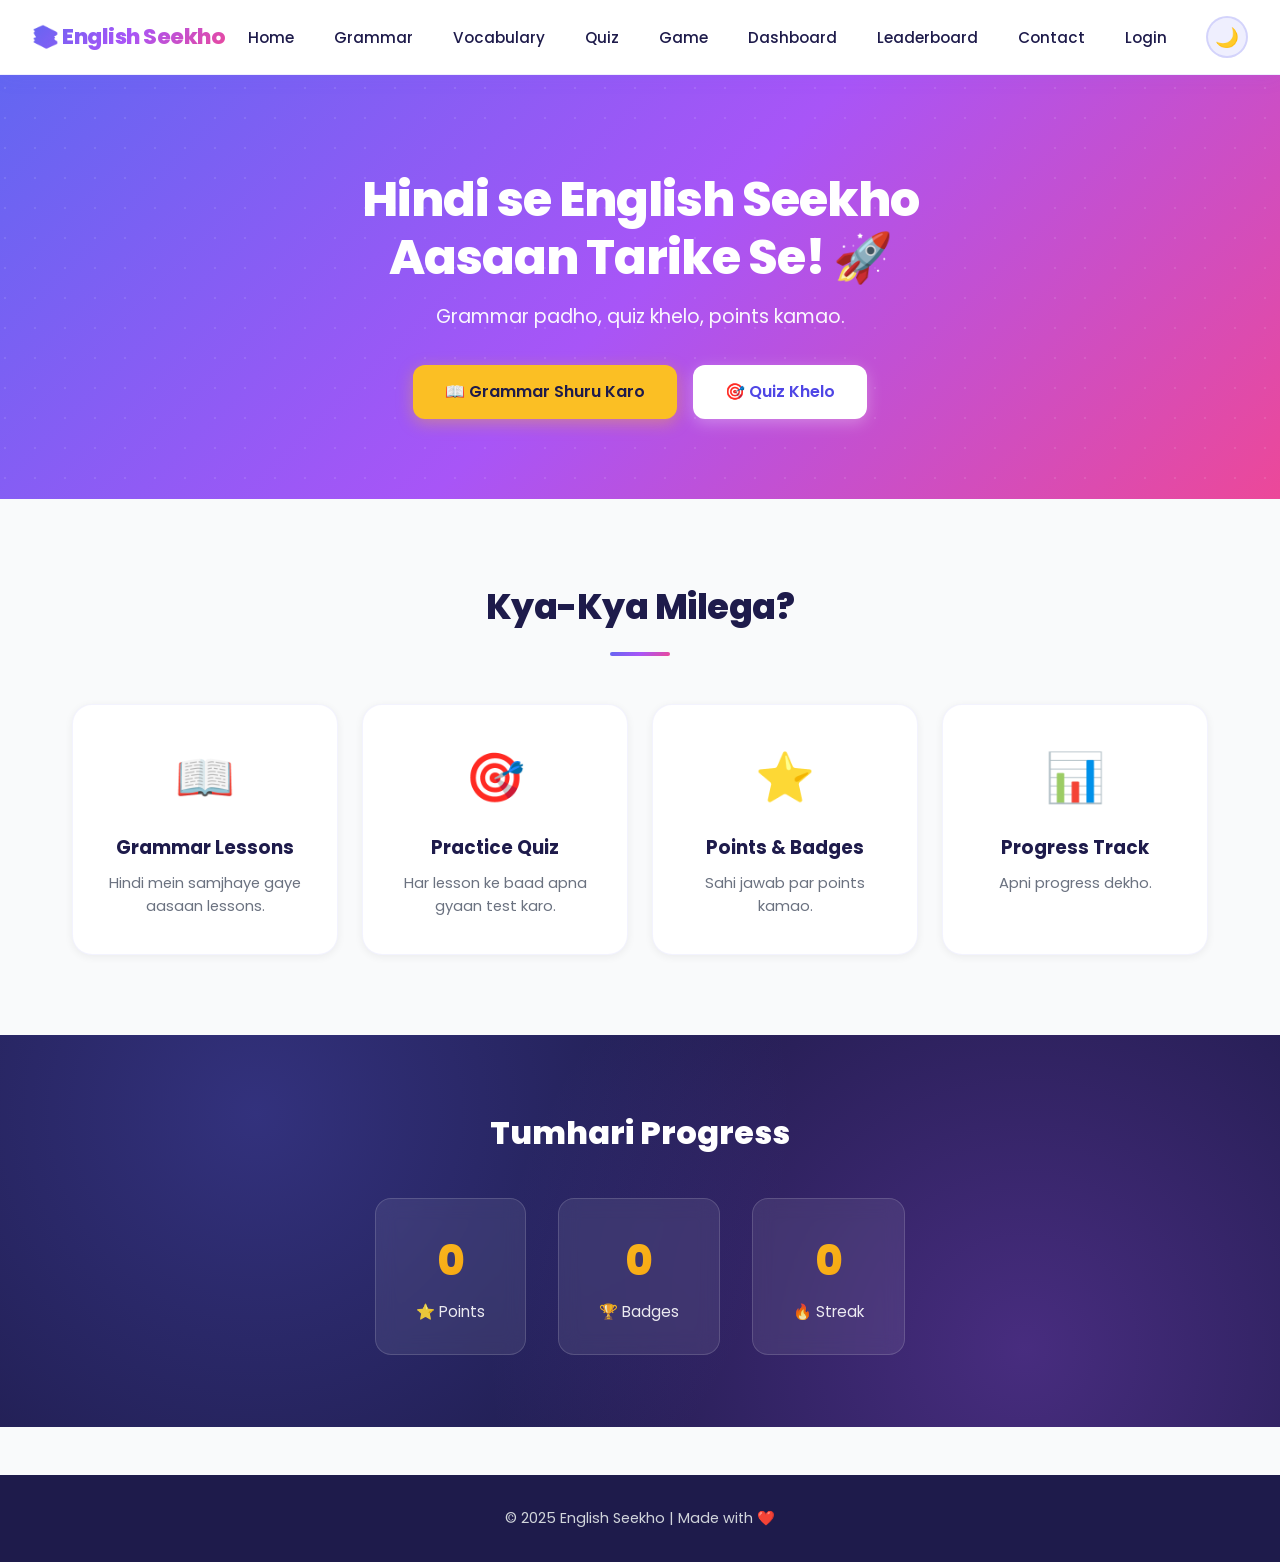
==== index.html @ bfc12786 "Add files via upload" ====
<!DOCTYPE html>
<html lang="hi">
<head>
  <meta charset="UTF-8">
  <meta name="viewport" content="width=device-width, initial-scale=1.0">
  <title>English Seekho - Hindi se English</title>
    <!-- Favicon -->
  <link rel="icon" type="image/png" href="fevicon.png">

  <!-- SEO Meta Tags -->
  <meta name="description" content="Hindi se English seekho aasaan tarike se. Grammar lessons, interactive quiz, daily vocabulary aur games khelo.">
  <meta name="keywords" content="English learning, Hindi to English, Grammar, Quiz, Vocabulary, English Seekho">
  <meta name="author" content="Sameer Ansari">

  <!-- Social Media Sharing Tags (Open Graph) -->
  <meta property="og:title" content="English Seekho - Hindi se English">
  <meta property="og:description" content="Grammar padho, quiz khelo, aur daily naye words seekho. Aasaan tarike se English seekhne ki website.">
  <meta property="og:image" content="favicon.png">
  <meta property="og:type" content="website">
  
  <!-- Twitter Card -->
  <meta name="twitter:card" content="summary_large_image">
  <meta name="twitter:title" content="English Seekho - Hindi se English">
  <meta name="twitter:description" content="Grammar padho, quiz khelo, aur daily naye words seekho.">
  <meta name="twitter:image" content="favicon.png">
  <link rel="preconnect" href="https://fonts.googleapis.com">
<link rel="preconnect" href="https://fonts.gstatic.com" crossorigin>
<link href="https://fonts.googleapis.com/css2?family=Poppins:wght@400;500;600;700;800&display=swap" rel="stylesheet">
  <link rel="stylesheet" href="css/style.css">
  <script src="js/dark-mode.js"></script>
</head>
<body>

  <nav class="navbar">
  <div class="logo">📚 English Seekho</div>
  <button class="menu-toggle" id="menuToggle" aria-label="Menu">
    <span></span>
    <span></span>
    <span></span>
  </button>
  <ul class="nav-links" id="navLinks">
    <li><a href="index.html">Home</a></li>
    <li><a href="grammar.html">Grammar</a></li>
    <li><a href="vocabulary.html">Vocabulary</a></li>
    <li><a href="quiz.html">Quiz</a></li>
    <li><a href="game.html">Game</a></li>
    <li><a href="dashboard.html">Dashboard</a></li>
    <li><a href="leaderboard.html">Leaderboard</a></li>
    <li><a href="contact.html">Contact</a></li>
    <li><a href="login.html" id="navLoginBtn">Login</a></li>
  </ul>
</nav>

  <header class="hero">
    <h1>Hindi se English Seekho <br> Aasaan Tarike Se! 🚀</h1>
    <p>Grammar padho, quiz khelo, points kamao.</p>
    <div class="hero-buttons">
      <a href="grammar.html" class="btn btn-primary">📖 Grammar Shuru Karo</a>
      <a href="quiz.html" class="btn btn-secondary">🎯 Quiz Khelo</a>
    </div>
  </header>

  <section class="features">
    <h2>Kya-Kya Milega?</h2>
    <div class="feature-grid">
      <div class="feature-card">
        <div class="icon">📖</div>
        <h3>Grammar Lessons</h3>
        <p>Hindi mein samjhaye gaye aasaan lessons.</p>
      </div>
      <div class="feature-card">
        <div class="icon">🎯</div>
        <h3>Practice Quiz</h3>
        <p>Har lesson ke baad apna gyaan test karo.</p>
      </div>
      <div class="feature-card">
        <div class="icon">⭐</div>
        <h3>Points & Badges</h3>
        <p>Sahi jawab par points kamao.</p>
      </div>
      <div class="feature-card">
        <div class="icon">📊</div>
        <h3>Progress Track</h3>
        <p>Apni progress dekho.</p>
      </div>
    </div>
  </section>

  <section class="stats">
    <h2>Tumhari Progress</h2>
    <div class="stats-grid">
      <div class="stat-card">
        <span class="stat-number" id="pointsDisplay">0</span>
        <span class="stat-label">⭐ Points</span>
      </div>
      <div class="stat-card">
        <span class="stat-number" id="badgesDisplay">0</span>
        <span class="stat-label">🏆 Badges</span>
      </div>
      <div class="stat-card">
        <span class="stat-number" id="streakDisplay">0</span>
        <span class="stat-label">🔥 Streak</span>
      </div>
    </div>
  </section>

  <footer class="footer">
    <p>© 2025 English Seekho | Made with ❤️</p>
  </footer>

  <script src="js/progress.js"></script>
</body>
</html>
---- css/style.css ----
/* ============================================
   GOOGLE FONTS & RESET
   ============================================ */
@import url('https://fonts.googleapis.com/css2?family=Poppins:wght@400;500;600;700;800&display=swap');

* {
  margin: 0;
  padding: 0;
  box-sizing: border-box;
}

:root {
  --primary: #6366f1;
  --primary-dark: #4f46e5;
  --secondary: #a855f7;
  --accent: #fbbf24;
  --success: #10b981;
  --danger: #ef4444;
  --dark: #1e1b4b;
  --gray: #6b7280;
  --light: #f9fafb;
  --white: #ffffff;
  --gradient: linear-gradient(135deg, #6366f1 0%, #a855f7 50%, #ec4899 100%);
  --shadow-sm: 0 2px 8px rgba(0, 0, 0, 0.06);
  --shadow-md: 0 4px 16px rgba(0, 0, 0, 0.08);
  --shadow-lg: 0 10px 32px rgba(99, 102, 241, 0.15);
}

body {
  font-family: 'Poppins', 'Segoe UI', sans-serif;
  line-height: 1.6;
  color: var(--dark);
  background: var(--light);
  -webkit-font-smoothing: antialiased;
  overflow-x: hidden;
}

/* ============================================
   ANIMATIONS
   ============================================ */
@keyframes fadeInUp {
  from {
    opacity: 0;
    transform: translateY(20px);
  }

  to {
    opacity: 1;
    transform: translateY(0);
  }
}

@keyframes float {

  0%,
  100% {
    transform: translateY(0);
  }

  50% {
    transform: translateY(-10px);
  }
}

@keyframes shimmer {
  0% {
    background-position: -1000px 0;
  }

  100% {
    background-position: 1000px 0;
  }
}

@keyframes pulse {

  0%,
  100% {
    transform: scale(1);
  }

  50% {
    transform: scale(1.05);
  }
}

/* ============================================
   NAVBAR
   ============================================ */
.navbar {
  display: flex;
  justify-content: space-between;
  align-items: center;
  padding: 1rem 2rem;
  background: rgba(255, 255, 255, 0.95);
  backdrop-filter: blur(12px);
  -webkit-backdrop-filter: blur(12px);
  box-shadow: 0 2px 20px rgba(99, 102, 241, 0.08);
  position: sticky;
  top: 0;
  z-index: 1000;
  border-bottom: 1px solid rgba(99, 102, 241, 0.1);
}

.logo {
  font-size: 1.35rem;
  font-weight: 800;
  background: var(--gradient);
  -webkit-background-clip: text;
  -webkit-text-fill-color: transparent;
  background-clip: text;
  letter-spacing: -0.5px;
}

.nav-links {
  display: flex;
  list-style: none;
  gap: 0.5rem;
}

.nav-links a {
  text-decoration: none;
  color: var(--dark);
  font-weight: 500;
  font-size: 0.95rem;
  padding: 0.6rem 1rem;
  border-radius: 8px;
  transition: all 0.25s;
  position: relative;
}

.nav-links a:hover {
  color: var(--primary);
  background: rgba(99, 102, 241, 0.08);
}

/* ============================================
   HERO
   ============================================ */
.hero {
  text-align: center;
  padding: 6rem 2rem 5rem;
  background: var(--gradient);
  color: var(--white);
  position: relative;
  overflow: hidden;
}

.hero::before {
  content: '';
  position: absolute;
  top: -50%;
  left: -50%;
  width: 200%;
  height: 200%;
  background: radial-gradient(circle, rgba(255, 255, 255, 0.1) 1px, transparent 1px);
  background-size: 30px 30px;
  animation: float 20s ease-in-out infinite;
}

.hero>* {
  position: relative;
  z-index: 1;
}

.hero h1 {
  font-size: 3rem;
  font-weight: 800;
  margin-bottom: 1rem;
  line-height: 1.2;
  letter-spacing: -1px;
  animation: fadeInUp 0.8s ease;
}

.hero p {
  font-size: 1.2rem;
  margin-bottom: 2rem;
  opacity: 0.95;
  animation: fadeInUp 0.8s ease 0.1s backwards;
}

.hero-buttons {
  display: flex;
  gap: 1rem;
  justify-content: center;
  flex-wrap: wrap;
  animation: fadeInUp 0.8s ease 0.2s backwards;
}

/* ============================================
   BUTTONS
   ============================================ */
.btn {
  display: inline-block;
  padding: 0.9rem 2rem;
  border-radius: 12px;
  text-decoration: none;
  font-weight: 600;
  font-size: 1rem;
  transition: all 0.3s;
  border: none;
  cursor: pointer;
  font-family: inherit;
  position: relative;
  overflow: hidden;
}

.btn-primary {
  background: var(--accent);
  color: var(--dark);
  box-shadow: 0 4px 16px rgba(251, 191, 36, 0.4);
}

.btn-primary:hover {
  transform: translateY(-3px);
  box-shadow: 0 8px 24px rgba(251, 191, 36, 0.5);
}

.btn-secondary {
  background: var(--white);
  color: var(--primary-dark);
  box-shadow: 0 4px 16px rgba(255, 255, 255, 0.3);
}

.btn-secondary:hover {
  transform: translateY(-3px);
  box-shadow: 0 8px 24px rgba(255, 255, 255, 0.4);
}

.btn::after {
  content: '';
  position: absolute;
  top: 0;
  left: -100%;
  width: 100%;
  height: 100%;
  background: linear-gradient(90deg, transparent, rgba(255, 255, 255, 0.4), transparent);
  transition: left 0.5s;
}

.btn:hover::after {
  left: 100%;
}

/* ============================================
   FEATURES
   ============================================ */
.features {
  padding: 5rem 2rem;
  text-align: center;
  max-width: 1200px;
  margin: 0 auto;
}

.features h2 {
  font-size: 2.2rem;
  font-weight: 800;
  margin-bottom: 3rem;
  color: var(--dark);
  letter-spacing: -0.5px;
}

.features h2::after {
  content: '';
  display: block;
  width: 60px;
  height: 4px;
  background: var(--gradient);
  border-radius: 2px;
  margin: 1rem auto 0;
}

.feature-grid {
  display: grid;
  grid-template-columns: repeat(auto-fit, minmax(240px, 1fr));
  gap: 1.5rem;
}

.feature-card {
  background: var(--white);
  padding: 2.2rem 1.5rem;
  border-radius: 20px;
  box-shadow: var(--shadow-sm);
  transition: all 0.3s;
  border: 1px solid rgba(99, 102, 241, 0.08);
  animation: fadeInUp 0.6s ease backwards;
}

.feature-card:nth-child(1) {
  animation-delay: 0.1s;
}

.feature-card:nth-child(2) {
  animation-delay: 0.2s;
}

.feature-card:nth-child(3) {
  animation-delay: 0.3s;
}

.feature-card:nth-child(4) {
  animation-delay: 0.4s;
}

.feature-card:hover {
  transform: translateY(-8px);
  box-shadow: var(--shadow-lg);
  border-color: rgba(99, 102, 241, 0.2);
}

.feature-card .icon {
  font-size: 3rem;
  margin-bottom: 1rem;
  display: inline-block;
  transition: transform 0.3s;
}

.feature-card:hover .icon {
  animation: pulse 0.6s ease;
}

.feature-card h3 {
  margin-bottom: 0.6rem;
  color: var(--dark);
  font-size: 1.15rem;
  font-weight: 700;
}

.feature-card p {
  color: var(--gray);
  font-size: 0.92rem;
  line-height: 1.6;
}

/* ============================================
   STATS SECTION (Home)
   ============================================ */
.stats {
  background: var(--dark);
  color: var(--white);
  padding: 4.5rem 2rem;
  text-align: center;
  position: relative;
  overflow: hidden;
}

.stats::before {
  content: '';
  position: absolute;
  top: 0;
  left: 0;
  right: 0;
  bottom: 0;
  background:
    radial-gradient(circle at 20% 20%, rgba(99, 102, 241, 0.3) 0%, transparent 50%),
    radial-gradient(circle at 80% 80%, rgba(168, 85, 247, 0.3) 0%, transparent 50%);
  pointer-events: none;
}

.stats>* {
  position: relative;
  z-index: 1;
}

.stats h2 {
  font-size: 2rem;
  margin-bottom: 2.5rem;
  font-weight: 800;
}

.stats-grid {
  display: flex;
  justify-content: center;
  gap: 2rem;
  flex-wrap: wrap;
}

.stat-card {
  background: rgba(255, 255, 255, 0.08);
  backdrop-filter: blur(10px);
  padding: 1.8rem 2.5rem;
  border-radius: 16px;
  min-width: 150px;
  border: 1px solid rgba(255, 255, 255, 0.15);
  transition: all 0.3s;
}

.stat-card:hover {
  background: rgba(255, 255, 255, 0.12);
  transform: translateY(-4px);
}

.stat-number {
  display: block;
  font-size: 2.6rem;
  font-weight: 800;
  background: linear-gradient(135deg, #fbbf24, #f59e0b);
  -webkit-background-clip: text;
  -webkit-text-fill-color: transparent;
  background-clip: text;
  margin-bottom: 0.3rem;
}

.stat-label {
  font-size: 0.95rem;
  opacity: 0.9;
}

/* ============================================
   PAGE HEADER (Grammar, Quiz, Dashboard)
   ============================================ */
.page-header {
  text-align: center;
  padding: 4rem 2rem 3rem;
  background: var(--gradient);
  color: var(--white);
  position: relative;
  overflow: hidden;
}

.page-header::before {
  content: '';
  position: absolute;
  top: -50%;
  right: -20%;
  width: 500px;
  height: 500px;
  background: radial-gradient(circle, rgba(255, 255, 255, 0.15) 0%, transparent 70%);
  pointer-events: none;
}

.page-header h1 {
  font-size: 2.5rem;
  font-weight: 800;
  margin-bottom: 0.5rem;
  letter-spacing: -0.5px;
  position: relative;
  z-index: 1;
}

.page-header p {
  font-size: 1.1rem;
  opacity: 0.95;
  position: relative;
  z-index: 1;
}

/* ============================================
   LESSONS GRID
   ============================================ */
.lessons-section {
  max-width: 1100px;
  margin: 0 auto;
  padding: 3.5rem 2rem;
}

.lessons-grid {
  display: grid;
  grid-template-columns: repeat(auto-fit, minmax(300px, 1fr));
  gap: 1.5rem;
}

.lesson-card {
  display: flex;
  gap: 1.2rem;
  background: var(--white);
  padding: 1.5rem;
  border-radius: 16px;
  text-decoration: none;
  color: inherit;
  box-shadow: var(--shadow-sm);
  transition: all 0.3s;
  border: 2px solid transparent;
  animation: fadeInUp 0.5s ease backwards;
}

.lesson-card:hover {
  transform: translateY(-5px);
  box-shadow: var(--shadow-lg);
  border-color: var(--primary);
}

.lesson-card.locked {
  opacity: 0.55;
  cursor: not-allowed;
}

.lesson-number {
  width: 55px;
  height: 55px;
  min-width: 55px;
  background: var(--gradient);
  color: var(--white);
  border-radius: 14px;
  display: flex;
  align-items: center;
  justify-content: center;
  font-weight: 800;
  font-size: 1.4rem;
  box-shadow: 0 4px 12px rgba(99, 102, 241, 0.3);
}

.lesson-info h3 {
  margin-bottom: 0.3rem;
  font-size: 1.1rem;
  font-weight: 700;
  color: var(--dark);
}

.lesson-info p {
  font-size: 0.88rem;
  color: var(--gray);
  margin-bottom: 0.6rem;
}

.lesson-tag {
  display: inline-block;
  font-size: 0.72rem;
  padding: 0.25rem 0.8rem;
  background: rgba(99, 102, 241, 0.12);
  color: var(--primary-dark);
  border-radius: 20px;
  font-weight: 600;
}

.tag-locked {
  background: #f3f4f6;
  color: #9ca3af;
}

/* ============================================
   LESSON PAGE
   ============================================ */
.lesson-container {
  max-width: 800px;
  margin: 0 auto;
  padding: 3rem 2rem 4rem;
}

.breadcrumb {
  font-size: 0.95rem;
  margin-bottom: 1.5rem;
  color: var(--gray);
}

.breadcrumb a {
  color: var(--primary);
  text-decoration: none;
  font-weight: 600;
  transition: color 0.2s;
}

.breadcrumb a:hover {
  color: var(--primary-dark);
}

.lesson-container h1 {
  font-size: 2.2rem;
  font-weight: 800;
  color: var(--dark);
  margin-bottom: 2rem;
  padding-bottom: 1rem;
  border-bottom: 3px solid transparent;
  border-image: var(--gradient) 1;
  letter-spacing: -0.5px;
}

.lesson-content h2 {
  font-size: 1.5rem;
  color: var(--dark);
  margin: 2rem 0 1rem;
  font-weight: 700;
}

.lesson-content h3 {
  font-size: 1.15rem;
  color: var(--primary-dark);
  margin: 1.5rem 0 0.7rem;
  font-weight: 600;
}

.lesson-content p {
  margin-bottom: 1rem;
  color: #374151;
}

.lesson-content ul,
.lesson-content ol {
  margin: 0 0 1.2rem 1.5rem;
}

.lesson-content li {
  margin-bottom: 0.5rem;
  color: #374151;
}

.lesson-content strong {
  color: var(--primary-dark);
  font-weight: 700;
}

.example-box {
  background: linear-gradient(135deg, rgba(99, 102, 241, 0.08), rgba(168, 85, 247, 0.08));
  border-left: 4px solid var(--primary);
  padding: 1.2rem 1.3rem;
  border-radius: 12px;
  margin: 1.2rem 0;
}

.tip-box {
  background: linear-gradient(135deg, rgba(251, 191, 36, 0.15), rgba(245, 158, 11, 0.1));
  border-left: 4px solid var(--accent);
  padding: 1.2rem 1.3rem;
  border-radius: 12px;
  margin: 1.5rem 0;
}

.lesson-table {
  width: 100%;
  border-collapse: collapse;
  margin: 1.2rem 0 1.5rem;
  border-radius: 12px;
  overflow: hidden;
  box-shadow: var(--shadow-sm);
}

.lesson-table th,
.lesson-table td {
  padding: 0.8rem 1rem;
  text-align: left;
}

.lesson-table th {
  background: var(--gradient);
  color: var(--white);
  font-weight: 600;
  font-size: 0.92rem;
}

.lesson-table td {
  border-bottom: 1px solid #f3f4f6;
  font-size: 0.92rem;
}

.lesson-table tr:nth-child(even) {
  background: #f9fafb;
}

.lesson-nav {
  display: flex;
  justify-content: space-between;
  margin-top: 3rem;
  gap: 1rem;
  flex-wrap: wrap;
}

/* ============================================
   QUIZ
   ============================================ */
.quiz-container {
  max-width: 750px;
  margin: 0 auto;
  padding: 3rem 2rem 4rem;
}

.quiz-progress {
  margin-bottom: 2rem;
}

.progress-info {
  display: flex;
  justify-content: space-between;
  font-size: 0.95rem;
  font-weight: 600;
  color: var(--primary-dark);
  margin-bottom: 0.7rem;
}

.progress-bar {
  width: 100%;
  height: 12px;
  background: #e5e7eb;
  border-radius: 10px;
  overflow: hidden;
}

.progress-fill {
  height: 100%;
  width: 0%;
  background: var(--gradient);
  border-radius: 10px;
  transition: width 0.5s ease;
  box-shadow: 0 0 12px rgba(99, 102, 241, 0.5);
}

.quiz-card {
  background: var(--white);
  padding: 2.2rem;
  border-radius: 20px;
  box-shadow: var(--shadow-md);
  border: 1px solid rgba(99, 102, 241, 0.08);
}

.quiz-card h2 {
  font-size: 1.4rem;
  margin-bottom: 1.7rem;
  color: var(--dark);
  line-height: 1.4;
  font-weight: 700;
}

.options {
  display: flex;
  flex-direction: column;
  gap: 0.8rem;
}

.option-btn {
  padding: 1rem 1.3rem;
  background: #f9fafb;
  border: 2px solid #e5e7eb;
  border-radius: 12px;
  font-size: 1rem;
  text-align: left;
  cursor: pointer;
  transition: all 0.2s;
  font-family: inherit;
  color: var(--dark);
  font-weight: 500;
}

.option-btn:hover:not(:disabled) {
  background: rgba(99, 102, 241, 0.08);
  border-color: var(--primary);
  transform: translateX(5px);
}

.option-btn:disabled {
  cursor: not-allowed;
}

.option-btn.correct {
  background: #d1fae5;
  border-color: var(--success);
  color: #065f46;
  font-weight: 600;
}

.option-btn.wrong {
  background: #fee2e2;
  border-color: var(--danger);
  color: #991b1b;
}

.feedback {
  margin-top: 1.3rem;
  font-weight: 600;
  border-radius: 10px;
  font-size: 0.95rem;
}

.feedback-correct {
  background: #d1fae5;
  color: #065f46;
  padding: 0.9rem 1.1rem;
}

.feedback-wrong {
  background: #fee2e2;
  color: #991b1b;
  padding: 0.9rem 1.1rem;
}

#nextBtn {
  margin-top: 1.5rem;
}

.result-card {
  background: var(--white);
  padding: 3rem 2rem;
  border-radius: 20px;
  box-shadow: var(--shadow-md);
  text-align: center;
  border: 1px solid rgba(99, 102, 241, 0.08);
}

.result-icon {
  font-size: 4.5rem;
  margin-bottom: 1rem;
  animation: pulse 1.5s ease infinite;
}

.result-card h2 {
  font-size: 2rem;
  font-weight: 800;
  background: var(--gradient);
  -webkit-background-clip: text;
  -webkit-text-fill-color: transparent;
  background-clip: text;
  margin-bottom: 1rem;
}

.result-score {
  font-size: 1.2rem;
  margin-bottom: 1rem;
  color: var(--dark);
}

.result-score strong {
  color: var(--accent);
  font-size: 1.6rem;
  font-weight: 800;
}

.result-message {
  font-size: 1.1rem;
  margin: 1.5rem 0;
  padding: 1.2rem;
  background: linear-gradient(135deg, rgba(99, 102, 241, 0.1), rgba(168, 85, 247, 0.1));
  border-radius: 14px;
  color: var(--primary-dark);
  font-weight: 600;
}

.result-badges {
  margin: 1.5rem 0;
}

.result-badges h3 {
  font-size: 1.1rem;
  color: var(--dark);
  margin-bottom: 1rem;
  font-weight: 700;
}

.badge-list {
  display: flex;
  flex-wrap: wrap;
  justify-content: center;
  gap: 0.8rem;
}

.badge-item {
  display: flex;
  flex-direction: column;
  align-items: center;
  gap: 0.3rem;
  background: linear-gradient(135deg, #fffbeb, #fef3c7);
  padding: 0.9rem 1.1rem;
  border-radius: 12px;
  border: 2px solid var(--accent);
  font-size: 0.82rem;
  font-weight: 600;
  color: #92400e;
  min-width: 95px;
  animation: fadeInUp 0.4s ease backwards;
}

.badge-icon {
  font-size: 1.9rem;
}

.result-actions {
  display: flex;
  gap: 1rem;
  justify-content: center;
  margin-top: 2rem;
  flex-wrap: wrap;
}

/* ============================================
   DASHBOARD
   ============================================ */
.dashboard-container {
  max-width: 1100px;
  margin: 0 auto;
  padding: 3rem 2rem 4rem;
}

.dash-stats {
  display: grid;
  grid-template-columns: repeat(auto-fit, minmax(160px, 1fr));
  gap: 1.2rem;
  margin-bottom: 3rem;
}

.dash-stat-card {
  background: var(--white);
  padding: 1.8rem 1rem;
  border-radius: 16px;
  box-shadow: var(--shadow-sm);
  text-align: center;
  border-top: 4px solid transparent;
  border-image: var(--gradient) 1;
  transition: transform 0.3s;
}

.dash-stat-card:hover {
  transform: translateY(-5px);
}

.dash-icon {
  font-size: 2.2rem;
  margin-bottom: 0.4rem;
}

.dash-number {
  font-size: 2.2rem;
  font-weight: 800;
  background: var(--gradient);
  -webkit-background-clip: text;
  -webkit-text-fill-color: transparent;
  background-clip: text;
  margin-bottom: 0.2rem;
}

.dash-label {
  font-size: 0.88rem;
  color: var(--gray);
  font-weight: 500;
}

.dash-section {
  margin-bottom: 2.5rem;
}

.dash-section h2 {
  font-size: 1.4rem;
  color: var(--dark);
  margin-bottom: 1.2rem;
  font-weight: 700;
}

.level-box {
  background: var(--white);
  padding: 1.8rem;
  border-radius: 16px;
  box-shadow: var(--shadow-sm);
}

.level-info {
  display: flex;
  justify-content: space-between;
  margin-bottom: 0.9rem;
  flex-wrap: wrap;
  gap: 0.5rem;
}

.level-name {
  font-size: 1.3rem;
  font-weight: 800;
  background: var(--gradient);
  -webkit-background-clip: text;
  -webkit-text-fill-color: transparent;
  background-clip: text;
}

.level-points {
  font-size: 0.95rem;
  color: var(--gray);
  align-self: center;
  font-weight: 500;
}

.level-bar {
  width: 100%;
  height: 16px;
  background: #e5e7eb;
  border-radius: 10px;
  overflow: hidden;
  margin-bottom: 0.9rem;
}

.level-fill {
  height: 100%;
  width: 0%;
  background: var(--gradient);
  border-radius: 10px;
  transition: width 0.8s ease;
  box-shadow: 0 0 12px rgba(99, 102, 241, 0.4);
}

.level-hint {
  font-size: 0.9rem;
  color: var(--gray);
  font-weight: 500;
}

.badges-grid {
  display: grid;
  grid-template-columns: repeat(auto-fit, minmax(150px, 1fr));
  gap: 1.2rem;
}

.badge-card {
  background: var(--white);
  padding: 1.5rem 0.8rem;
  border-radius: 16px;
  text-align: center;
  box-shadow: var(--shadow-sm);
  transition: all 0.3s;
}

.badge-card.earned {
  border: 2px solid var(--accent);
  background: linear-gradient(135deg, #fffbeb, #fef3c7);
}

.badge-card.locked {
  opacity: 0.5;
  filter: grayscale(0.9);
}

.badge-card:hover {
  transform: translateY(-4px);
}

.badge-card-icon {
  font-size: 2.4rem;
  margin-bottom: 0.5rem;
}

.badge-card-name {
  font-weight: 700;
  font-size: 0.9rem;
  color: var(--dark);
  margin-bottom: 0.3rem;
}

.badge-card-desc {
  font-size: 0.75rem;
  color: var(--gray);
  line-height: 1.3;
}

.activity-box {
  background: var(--white);
  padding: 1.8rem;
  border-radius: 16px;
  box-shadow: var(--shadow-sm);
}

.activity-box>p {
  color: var(--gray);
}

.activity-box a {
  color: var(--primary);
  font-weight: 600;
  text-decoration: none;
}

.activity-item {
  display: flex;
  gap: 1rem;
  padding: 1rem 0;
  border-bottom: 1px solid #f3f4f6;
  align-items: flex-start;
}

.activity-item:last-child {
  border-bottom: none;
}

.activity-icon {
  font-size: 1.6rem;
}

.activity-item strong {
  color: var(--dark);
  font-size: 1rem;
  font-weight: 600;
}

.activity-item p {
  font-size: 0.85rem;
  color: var(--gray);
  margin-top: 0.2rem;
}

.quick-actions {
  display: grid;
  grid-template-columns: repeat(auto-fit, minmax(240px, 1fr));
  gap: 1.2rem;
}

.action-card {
  display: block;
  background: var(--white);
  padding: 1.8rem;
  border-radius: 16px;
  text-decoration: none;
  color: inherit;
  box-shadow: var(--shadow-sm);
  border: 2px solid transparent;
  transition: all 0.3s;
  text-align: center;
}

.action-card:hover {
  border-color: var(--primary);
  transform: translateY(-5px);
  box-shadow: var(--shadow-lg);
}

.action-icon {
  font-size: 2.8rem;
  margin-bottom: 0.6rem;
  display: inline-block;
}

.action-card:hover .action-icon {
  animation: pulse 0.6s ease;
}

.action-card h3 {
  color: var(--primary-dark);
  margin-bottom: 0.3rem;
  font-size: 1.1rem;
  font-weight: 700;
}

.action-card p {
  font-size: 0.88rem;
  color: var(--gray);
}

.reset-section {
  text-align: center;
  margin-top: 3rem;
}

.btn-reset {
  background: #fee2e2;
  color: #991b1b;
  padding: 0.85rem 1.6rem;
  border: 2px solid var(--danger);
  border-radius: 10px;
  font-size: 0.95rem;
  font-weight: 600;
  cursor: pointer;
  transition: all 0.25s;
  font-family: inherit;
}

.btn-reset:hover {
  background: var(--danger);
  color: var(--white);
  transform: translateY(-2px);
}

/* ============================================
   FOOTER
   ============================================ */
.footer {
  text-align: center;
  padding: 2rem;
  background: var(--dark);
  color: #d1d5db;
  font-size: 0.9rem;
  margin-top: 3rem;
}

/* ============================================
   RESPONSIVE
   ============================================ */
/* ============================================
   MOBILE MENU TOGGLE BUTTON
   ============================================ */
.menu-toggle {
  display: none;
  flex-direction: column;
  justify-content: center;
  gap: 5px;
  width: 40px;
  height: 40px;
  background: transparent;
  border: none;
  cursor: pointer;
  padding: 6px;
  z-index: 1001;
}

.menu-toggle span {
  display: block;
  width: 100%;
  height: 3px;
  background: var(--primary-dark);
  border-radius: 3px;
  transition: all 0.3s ease;
  transform-origin: center;
}

html.dark-mode .menu-toggle span {
  background: #a5b4fc;
}

.menu-toggle.active span:nth-child(1) {
  transform: translateY(8px) rotate(45deg);
}

.menu-toggle.active span:nth-child(2) {
  opacity: 0;
}

.menu-toggle.active span:nth-child(3) {
  transform: translateY(-8px) rotate(-45deg);
}

/* ============================================
   TABLET (max-width: 768px)
   ============================================ */
@media (max-width: 768px) {
  .hero {
    padding: 4rem 1.5rem 3.5rem;
  }

  .hero h1 {
    font-size: 2rem;
  }

  .hero p {
    font-size: 1rem;
  }

  .page-header {
    padding: 3rem 1.5rem 2rem;
  }

  .page-header h1 {
    font-size: 1.9rem;
  }

  .page-header p {
    font-size: 1rem;
  }

  .features h2,
  .stats h2 {
    font-size: 1.7rem;
  }

  .features {
    padding: 3.5rem 1.5rem;
  }

  .lessons-section,
  .dashboard-container,
  .leaderboard-container {
    padding: 2rem 1.5rem 3rem;
  }

  .quiz-container {
    padding: 2rem 1.5rem 3rem;
  }

  .lesson-container {
    padding: 2rem 1.5rem 3rem;
  }

  .lesson-container h1 {
    font-size: 1.8rem;
  }

  .dash-stats {
    grid-template-columns: repeat(2, 1fr);
  }
}

/* ============================================
   MOBILE (max-width: 600px)
   ============================================ */
@media (max-width: 600px) {

  /* === NAVBAR MOBILE === */
  .navbar {
    padding: 0.9rem 1rem;
    position: sticky;
    top: 0;
    height: 60px;
  }

  .logo {
    font-size: 1.05rem;
  }

  .menu-toggle {
    display: flex;
  }

  .nav-links {
    position: fixed;
    top: 60px;
    left: 0;
    right: 0;
    flex-direction: column;
    background: rgba(255, 255, 255, 0.98);
    backdrop-filter: blur(12px);
    -webkit-backdrop-filter: blur(12px);
    padding: 0;
    gap: 0;
    max-height: 0;
    overflow: hidden;
    transition: max-height 0.35s ease, padding 0.35s ease;
    box-shadow: 0 8px 24px rgba(0, 0, 0, 0.12);
    border-radius: 0 0 12px 12px;
    z-index: 1050;
    /* ← 999 se 1050 karo */
  }

  html.dark-mode .nav-links {
    background: rgba(30, 41, 59, 0.98);
  }

  .nav-links.active {
    max-height: 400px;
    padding: 0.8rem 0;
  }

  .nav-links li {
    width: 100%;
  }

  .nav-links a {
    display: block;
    padding: 0.9rem 1.5rem;
    font-size: 1rem;
    border-radius: 0;
    border-left: 3px solid transparent;
  }

  .nav-links a:hover {
    border-left-color: var(--primary);
    background: rgba(99, 102, 241, 0.08);
  }

  /* Theme toggle button position */
  .theme-toggle {
    margin-left: auto;
    margin-right: 0.5rem;
    width: 38px;
    height: 38px;
    font-size: 1rem;
  }

  /* === HERO === */
  .hero {
    padding: 3.5rem 1.2rem 3rem;
  }

  .hero h1 {
    font-size: 1.6rem;
    line-height: 1.3;
  }

  .hero p {
    font-size: 0.95rem;
    margin-bottom: 1.5rem;
  }

  .hero-buttons {
    flex-direction: column;
    width: 100%;
  }

  .hero-buttons .btn {
    width: 100%;
    text-align: center;
  }

  /* === PAGE HEADER === */
  .page-header {
    padding: 2.5rem 1.2rem 1.8rem;
  }

  .page-header h1 {
    font-size: 1.5rem;
  }

  .page-header p {
    font-size: 0.92rem;
  }

  /* === FEATURES === */
  .features {
    padding: 2.5rem 1.2rem;
  }

  .features h2 {
    font-size: 1.4rem;
    margin-bottom: 2rem;
  }

  .feature-grid {
    grid-template-columns: 1fr;
    gap: 1rem;
  }

  .feature-card {
    padding: 1.8rem 1.2rem;
  }

  /* === STATS === */
  .stats {
    padding: 2.5rem 1.2rem;
  }

  .stats h2 {
    font-size: 1.4rem;
  }

  .stats-grid {
    gap: 0.8rem;
  }

  .stat-card {
    min-width: 100px;
    padding: 1.2rem 1rem;
    flex: 1;
  }

  .stat-number {
    font-size: 1.8rem;
  }

  .stat-label {
    font-size: 0.85rem;
  }

  /* === LESSON CARDS === */
  .lessons-grid {
    grid-template-columns: 1fr;
    gap: 1rem;
  }

  .lesson-card {
    padding: 1.2rem;
    gap: 1rem;
  }

  .lesson-number {
    width: 45px;
    height: 45px;
    min-width: 45px;
    font-size: 1.1rem;
  }

  .lesson-info h3 {
    font-size: 1rem;
  }

  .lesson-info p {
    font-size: 0.85rem;
  }

  /* === LESSON PAGE === */
  .lesson-container {
    padding: 1.8rem 1.2rem 2.5rem;
  }

  .lesson-container h1 {
    font-size: 1.4rem;
    margin-bottom: 1.5rem;
  }

  .lesson-content h2 {
    font-size: 1.2rem;
  }

  .lesson-content h3 {
    font-size: 1.05rem;
  }

  .lesson-content p,
  .lesson-content li {
    font-size: 0.95rem;
  }

  .example-box,
  .tip-box {
    padding: 1rem;
    font-size: 0.92rem;
  }

  .lesson-table {
    font-size: 0.85rem;
  }

  .lesson-table th,
  .lesson-table td {
    padding: 0.6rem 0.7rem;
  }

  .lesson-nav {
    flex-direction: column;
    gap: 0.8rem;
  }

  .lesson-nav .btn {
    width: 100%;
    text-align: center;
  }

  /* === QUIZ === */
  .quiz-container {
    padding: 1.8rem 1rem 2.5rem;
  }

  .quiz-progress {
    margin-bottom: 1.5rem;
  }

  .progress-info {
    font-size: 0.85rem;
  }

  .quiz-card,
  .result-card {
    padding: 1.5rem 1.2rem;
    border-radius: 14px;
  }

  .quiz-card h2 {
    font-size: 1.1rem;
    margin-bottom: 1.3rem;
  }

  .option-btn {
    padding: 0.85rem 1rem;
    font-size: 0.92rem;
    border-radius: 10px;
  }

  .feedback {
    font-size: 0.88rem;
  }

  .feedback-correct,
  .feedback-wrong {
    padding: 0.8rem 0.9rem;
  }

  #nextBtn {
    width: 100%;
    margin-top: 1.2rem;
  }

  .result-icon {
    font-size: 3.5rem;
  }

  .result-card h2 {
    font-size: 1.5rem;
  }

  .result-score {
    font-size: 1rem;
  }

  .result-score strong {
    font-size: 1.3rem;
  }

  .result-message {
    font-size: 0.95rem;
    padding: 1rem;
  }

  .badge-list {
    gap: 0.6rem;
  }

  .badge-item {
    min-width: 80px;
    padding: 0.7rem 0.9rem;
    font-size: 0.78rem;
  }

  .badge-icon {
    font-size: 1.6rem;
  }

  .result-actions {
    flex-direction: column;
    gap: 0.8rem;
  }

  .result-actions .btn {
    width: 100%;
    text-align: center;
  }

  /* === DASHBOARD === */
  .dashboard-container {
    padding: 1.8rem 1.2rem 2.5rem;
  }

  .dash-stats {
    grid-template-columns: repeat(2, 1fr);
    gap: 0.8rem;
    margin-bottom: 2rem;
  }

  .dash-stat-card {
    padding: 1.2rem 0.6rem;
    border-radius: 12px;
  }

  .dash-icon {
    font-size: 1.7rem;
  }

  .dash-number {
    font-size: 1.6rem;
  }

  .dash-label {
    font-size: 0.75rem;
  }

  .dash-section {
    margin-bottom: 2rem;
  }

  .dash-section h2 {
    font-size: 1.15rem;
    margin-bottom: 1rem;
  }

  .level-box {
    padding: 1.3rem;
  }

  .level-name {
    font-size: 1.1rem;
  }

  .level-points {
    font-size: 0.85rem;
  }

  .level-hint {
    font-size: 0.82rem;
  }

  .badges-grid {
    grid-template-columns: repeat(2, 1fr);
    gap: 0.8rem;
  }

  .badge-card {
    padding: 1.2rem 0.6rem;
  }

  .badge-card-icon {
    font-size: 1.9rem;
  }

  .badge-card-name {
    font-size: 0.8rem;
  }

  .badge-card-desc {
    font-size: 0.7rem;
  }

  .activity-box {
    padding: 1.2rem;
  }

  .activity-item {
    padding: 0.8rem 0;
    gap: 0.8rem;
  }

  .activity-icon {
    font-size: 1.3rem;
  }

  .activity-item strong {
    font-size: 0.9rem;
  }

  .activity-item p {
    font-size: 0.78rem;
  }

  .quick-actions {
    grid-template-columns: 1fr;
    gap: 0.8rem;
  }

  .action-card {
    padding: 1.4rem;
  }

  .action-icon {
    font-size: 2.2rem;
  }

  .action-card h3 {
    font-size: 1rem;
  }

  .action-card p {
    font-size: 0.82rem;
  }

  .btn-reset {
    width: 100%;
    padding: 0.8rem 1.2rem;
    font-size: 0.9rem;
  }

  /* === LEADERBOARD === */
  .leaderboard-container {
    padding: 1.8rem 1rem 2.5rem;
  }

  .podium-section {
    margin-bottom: 2rem;
  }

  .podium-heading {
    font-size: 1.2rem;
    margin-bottom: 1.2rem;
  }

  .podium {
    gap: 0.3rem;
    min-height: 200px;
    padding: 1rem 0 0;
  }

  .podium-item {
    max-width: none;
  }

  .podium-medal {
    font-size: 1.8rem;
    margin-bottom: 0.3rem;
  }

  .podium-name {
    font-size: 0.75rem;
    padding: 0 0.2rem;
  }

  .podium-score {
    font-size: 0.8rem;
    margin-bottom: 0.5rem;
  }

  .podium-stand-1 {
    height: 90px;
  }

  .podium-stand-2 {
    height: 70px;
  }

  .podium-stand-3 {
    height: 55px;
  }

  .podium-rank {
    font-size: 1.2rem;
  }

  .ranking-section h2 {
    font-size: 1.15rem;
  }

  .ranking-row {
    grid-template-columns: 35px 1fr auto;
    gap: 0.5rem;
    padding: 0.75rem 0.9rem;
  }

  .rank-date {
    display: none;
  }

  .rank-number {
    font-size: 1rem;
  }

  .rank-name {
    font-size: 0.88rem;
  }

  .rank-score {
    font-size: 0.85rem;
  }

  .empty-leaderboard {
    padding: 2.5rem 1.2rem;
  }

  .empty-icon {
    font-size: 3.5rem;
  }

  .empty-leaderboard h3 {
    font-size: 1.15rem;
  }

  .empty-leaderboard p {
    font-size: 0.88rem;
  }

  .leaderboard-actions {
    flex-direction: column;
    gap: 0.8rem;
  }

  .leaderboard-actions .btn {
    width: 100%;
    text-align: center;
  }

  /* === FOOTER === */
  .footer {
    padding: 1.5rem 1rem;
    font-size: 0.8rem;
  }

  /* === GLOBAL TOUCH IMPROVEMENTS === */
  .btn {
    padding: 0.85rem 1.5rem;
    font-size: 0.95rem;
    min-height: 44px;
    display: flex;
    align-items: center;
    justify-content: center;
  }

  a,
  button {
    -webkit-tap-highlight-color: transparent;
  }
}

/* ============================================
   EXTRA SMALL (max-width: 380px)
   ============================================ */
@media (max-width: 380px) {
  .hero h1 {
    font-size: 1.4rem;
  }

  .nav-links a {
    font-size: 0.92rem;
    padding: 0.8rem 1.2rem;
  }

  .dash-stats {
    grid-template-columns: 1fr;
  }

  .badges-grid {
    grid-template-columns: 1fr;
  }
}

/* ============================================
   DARK MODE
   ============================================ */

/* Smooth transition for theme change */
body,
.navbar,
.feature-card,
.lesson-card,
.quiz-card,
.result-card,
.dash-stat-card,
.level-box,
.badge-card,
.activity-box,
.action-card,
.lesson-table,
.example-box,
.tip-box,
.option-btn,
footer,
.stats,
.page-header,
.hero {
  transition: background-color 0.4s ease, color 0.4s ease, border-color 0.4s ease;
}

/* DARK MODE COLORS */
html.dark-mode {
  --primary: #818cf8;
  --primary-dark: #a5b4fc;
  --secondary: #c084fc;
  --accent: #fbbf24;
  --success: #34d399;
  --danger: #f87171;
  --dark: #f1f5f9;
  --gray: #94a3b8;
  --light: #0f172a;
  --white: #1e293b;
  --gradient: linear-gradient(135deg, #4f46e5 0%, #7c3aed 50%, #db2777 100%);
  --shadow-sm: 0 2px 8px rgba(0, 0, 0, 0.3);
  --shadow-md: 0 4px 16px rgba(0, 0, 0, 0.4);
  --shadow-lg: 0 10px 32px rgba(0, 0, 0, 0.5);
}

html.dark-mode body {
  background: #0f172a;
  color: #e2e8f0;
}

/* NAVBAR */
html.dark-mode .navbar {
  background: rgba(30, 41, 59, 0.95);
  border-bottom: 1px solid rgba(129, 140, 248, 0.15);
  box-shadow: 0 2px 20px rgba(0, 0, 0, 0.3);
}

html.dark-mode .nav-links a {
  color: #e2e8f0;
}

html.dark-mode .nav-links a:hover {
  color: #818cf8;
  background: rgba(129, 140, 248, 0.12);
}

/* HERO & PAGE HEADER */
html.dark-mode .hero {
  background: var(--gradient);
}

html.dark-mode .page-header {
  background: var(--gradient);
}

/* FEATURES */
html.dark-mode .features h2 {
  color: #f1f5f9;
}

html.dark-mode .feature-card {
  background: #1e293b;
  border-color: rgba(129, 140, 248, 0.15);
}

html.dark-mode .feature-card h3 {
  color: #f1f5f9;
}

html.dark-mode .feature-card p {
  color: #94a3b8;
}

/* STATS SECTION */
html.dark-mode .stats {
  background: #020617;
}

html.dark-mode .stat-card {
  background: rgba(129, 140, 248, 0.1);
  border-color: rgba(129, 140, 248, 0.2);
}

/* LESSON CARDS */
html.dark-mode .lesson-card {
  background: #1e293b;
  border-color: transparent;
}

html.dark-mode .lesson-card:hover {
  border-color: #818cf8;
}

html.dark-mode .lesson-info h3 {
  color: #f1f5f9;
}

html.dark-mode .lesson-info p {
  color: #94a3b8;
}

html.dark-mode .lesson-tag {
  background: rgba(129, 140, 248, 0.15);
  color: #a5b4fc;
}

html.dark-mode .tag-locked {
  background: #334155;
  color: #64748b;
}

/* LESSON PAGE */
html.dark-mode .lesson-container h1 {
  color: #f1f5f9;
}

html.dark-mode .breadcrumb {
  color: #94a3b8;
}

html.dark-mode .lesson-content h2 {
  color: #f1f5f9;
}

html.dark-mode .lesson-content h3 {
  color: #a5b4fc;
}

html.dark-mode .lesson-content p,
html.dark-mode .lesson-content li {
  color: #cbd5e1;
}

html.dark-mode .lesson-content strong {
  color: #a5b4fc;
}

html.dark-mode .example-box {
  background: linear-gradient(135deg, rgba(129, 140, 248, 0.15), rgba(192, 132, 252, 0.1));
  border-left-color: #818cf8;
}

html.dark-mode .tip-box {
  background: linear-gradient(135deg, rgba(251, 191, 36, 0.15), rgba(245, 158, 11, 0.1));
  border-left-color: #fbbf24;
}

html.dark-mode .lesson-table td {
  border-bottom-color: #334155;
  color: #cbd5e1;
}

html.dark-mode .lesson-table tr:nth-child(even) {
  background: #1e293b;
}

html.dark-mode .lesson-table th {
  background: var(--gradient);
}

/* QUIZ */
html.dark-mode .quiz-card,
html.dark-mode .result-card {
  background: #1e293b;
  border-color: rgba(129, 140, 248, 0.15);
}

html.dark-mode .quiz-card h2 {
  color: #f1f5f9;
}

html.dark-mode .progress-info {
  color: #a5b4fc;
}

html.dark-mode .progress-bar {
  background: #334155;
}

html.dark-mode .option-btn {
  background: #0f172a;
  border-color: #334155;
  color: #e2e8f0;
}

html.dark-mode .option-btn:hover:not(:disabled) {
  background: rgba(129, 140, 248, 0.15);
  border-color: #818cf8;
}

html.dark-mode .option-btn.correct {
  background: rgba(16, 185, 129, 0.2);
  border-color: #10b981;
  color: #6ee7b7;
}

html.dark-mode .option-btn.wrong {
  background: rgba(239, 68, 68, 0.2);
  border-color: #ef4444;
  color: #fca5a5;
}

html.dark-mode .feedback-correct {
  background: rgba(16, 185, 129, 0.2);
  color: #6ee7b7;
}

html.dark-mode .feedback-wrong {
  background: rgba(239, 68, 68, 0.2);
  color: #fca5a5;
}

html.dark-mode .result-card h2 {
  background: var(--gradient);
  -webkit-background-clip: text;
  -webkit-text-fill-color: transparent;
  background-clip: text;
}

html.dark-mode .result-message {
  background: linear-gradient(135deg, rgba(129, 140, 248, 0.15), rgba(192, 132, 252, 0.1));
  color: #a5b4fc;
}

html.dark-mode .badge-item {
  background: linear-gradient(135deg, rgba(251, 191, 36, 0.15), rgba(245, 158, 11, 0.1));
  color: #fbbf24;
}

/* DASHBOARD */
html.dark-mode .dash-stat-card {
  background: #1e293b;
}

html.dark-mode .dash-label {
  color: #94a3b8;
}

html.dark-mode .dash-section h2 {
  color: #f1f5f9;
}

html.dark-mode .level-box {
  background: #1e293b;
}

html.dark-mode .level-bar {
  background: #334155;
}

html.dark-mode .level-hint {
  color: #94a3b8;
}

html.dark-mode .badge-card {
  background: #1e293b;
}

html.dark-mode .badge-card.earned {
  background: linear-gradient(135deg, rgba(251, 191, 36, 0.15), rgba(245, 158, 11, 0.1));
  border-color: #fbbf24;
}

html.dark-mode .badge-card-name {
  color: #f1f5f9;
}

html.dark-mode .badge-card-desc {
  color: #94a3b8;
}

html.dark-mode .activity-box {
  background: #1e293b;
}

html.dark-mode .activity-item {
  border-bottom-color: #334155;
}

html.dark-mode .activity-item strong {
  color: #f1f5f9;
}

html.dark-mode .activity-item p {
  color: #94a3b8;
}

html.dark-mode .action-card {
  background: #1e293b;
}

html.dark-mode .action-card:hover {
  border-color: #818cf8;
}

html.dark-mode .action-card p {
  color: #94a3b8;
}

html.dark-mode .btn-reset {
  background: rgba(239, 68, 68, 0.15);
  color: #fca5a5;
  border-color: #ef4444;
}

html.dark-mode .btn-reset:hover {
  background: #ef4444;
  color: #fff;
}

/* FOOTER */
html.dark-mode .footer {
  background: #020617;
  color: #64748b;
}

/* ============================================
   THEME TOGGLE BUTTON
   ============================================ */
.theme-toggle {
  width: 42px;
  height: 42px;
  border-radius: 50%;
  background: rgba(99, 102, 241, 0.1);
  border: 2px solid rgba(99, 102, 241, 0.2);
  cursor: pointer;
  font-size: 1.2rem;
  display: flex;
  align-items: center;
  justify-content: center;
  transition: all 0.3s ease;
  padding: 0;
  margin-left: 1rem;
  flex-shrink: 0;
}

.theme-toggle:hover {
  background: rgba(99, 102, 241, 0.2);
  border-color: var(--primary);
  transform: scale(1.1);
}

html.dark-mode .theme-toggle {
  background: rgba(251, 191, 36, 0.15);
  border-color: rgba(251, 191, 36, 0.3);
}

html.dark-mode .theme-toggle:hover {
  background: rgba(251, 191, 36, 0.25);
  border-color: var(--accent);
}

/* ============================================
   LEADERBOARD
   ============================================ */
.leaderboard-container {
  max-width: 900px;
  margin: 0 auto;
  padding: 3rem 2rem 4rem;
}

/* PODIUM SECTION */
.podium-section {
  margin-bottom: 3rem;
}

.podium-heading {
  text-align: center;
  font-size: 1.6rem;
  font-weight: 800;
  margin-bottom: 2rem;
  color: var(--dark);
}

.podium {
  display: flex;
  justify-content: center;
  align-items: flex-end;
  gap: 1rem;
  min-height: 320px;
  padding: 2rem 1rem 0;
}

.podium-item {
  flex: 1;
  max-width: 220px;
  text-align: center;
  display: flex;
  flex-direction: column;
  align-items: center;
  animation: fadeInUp 0.6s ease backwards;
}

.podium-item:nth-child(1) {
  animation-delay: 0.2s;
}

.podium-item:nth-child(2) {
  animation-delay: 0.1s;
}

.podium-item:nth-child(3) {
  animation-delay: 0.3s;
}

.podium-medal {
  font-size: 3rem;
  margin-bottom: 0.5rem;
  animation: float 3s ease-in-out infinite;
}

.podium-name {
  font-weight: 700;
  font-size: 1rem;
  color: var(--dark);
  margin-bottom: 0.3rem;
  word-break: break-word;
  max-width: 100%;
}

.podium-score {
  font-size: 1.1rem;
  font-weight: 800;
  background: var(--gradient);
  -webkit-background-clip: text;
  -webkit-text-fill-color: transparent;
  background-clip: text;
  margin-bottom: 0.8rem;
}

.podium-stand {
  width: 100%;
  border-radius: 12px 12px 0 0;
  display: flex;
  align-items: center;
  justify-content: center;
  color: #fff;
  font-weight: 800;
  box-shadow: 0 -4px 20px rgba(0, 0, 0, 0.1);
  position: relative;
  overflow: hidden;
}

.podium-stand::before {
  content: '';
  position: absolute;
  inset: 0;
  background: linear-gradient(135deg, rgba(255, 255, 255, 0.2), transparent);
}

.podium-stand-1 {
  background: linear-gradient(135deg, #fbbf24, #f59e0b);
  height: 160px;
}

.podium-stand-2 {
  background: linear-gradient(135deg, #cbd5e1, #94a3b8);
  height: 120px;
}

.podium-stand-3 {
  background: linear-gradient(135deg, #f59e0b, #b45309);
  height: 90px;
}

.podium-rank {
  font-size: 2rem;
  position: relative;
  z-index: 1;
  text-shadow: 0 2px 4px rgba(0, 0, 0, 0.2);
}

/* RANKING LIST */
.ranking-section {
  margin-bottom: 3rem;
}

.ranking-section h2 {
  font-size: 1.4rem;
  font-weight: 800;
  margin-bottom: 1.2rem;
  color: var(--dark);
}

.ranking-list {
  background: var(--white);
  border-radius: 16px;
  box-shadow: var(--shadow-sm);
  overflow: hidden;
}

.ranking-row {
  display: grid;
  grid-template-columns: 50px 1fr auto auto;
  gap: 1rem;
  align-items: center;
  padding: 1rem 1.3rem;
  border-bottom: 1px solid #f3f4f6;
  transition: background 0.2s;
}

.ranking-row:last-child {
  border-bottom: none;
}

.ranking-row:hover {
  background: rgba(99, 102, 241, 0.04);
}

.ranking-row.top-1 {
  background: linear-gradient(90deg, rgba(251, 191, 36, 0.1), transparent);
}

.ranking-row.top-2 {
  background: linear-gradient(90deg, rgba(203, 213, 225, 0.2), transparent);
}

.ranking-row.top-3 {
  background: linear-gradient(90deg, rgba(245, 158, 11, 0.1), transparent);
}

.rank-number {
  font-size: 1.3rem;
  font-weight: 800;
  text-align: center;
  color: var(--dark);
}

.rank-name {
  font-weight: 600;
  color: var(--dark);
  word-break: break-word;
}

.rank-score {
  font-weight: 800;
  background: var(--gradient);
  -webkit-background-clip: text;
  -webkit-text-fill-color: transparent;
  background-clip: text;
  font-size: 1rem;
  white-space: nowrap;
}

.rank-date {
  font-size: 0.82rem;
  color: var(--gray);
  white-space: nowrap;
}

/* EMPTY STATE */
.empty-leaderboard {
  text-align: center;
  padding: 4rem 2rem;
  background: var(--white);
  border-radius: 20px;
  box-shadow: var(--shadow-sm);
  margin-bottom: 2rem;
}

.empty-icon {
  font-size: 5rem;
  margin-bottom: 1rem;
  opacity: 0.6;
}

.empty-leaderboard h3 {
  font-size: 1.5rem;
  margin-bottom: 0.5rem;
  color: var(--dark);
}

.empty-leaderboard p {
  color: var(--gray);
  margin-bottom: 1.5rem;
}

/* ACTION BUTTONS */
.leaderboard-actions {
  display: flex;
  gap: 1rem;
  justify-content: center;
  flex-wrap: wrap;
  margin-top: 2rem;
}

.leaderboard-actions .btn {
  border: none;
  font-family: inherit;
}

/* DARK MODE */
html.dark-mode .podium-heading,
html.dark-mode .podium-name,
html.dark-mode .ranking-section h2,
html.dark-mode .rank-number,
html.dark-mode .rank-name,
html.dark-mode .empty-leaderboard h3 {
  color: #f1f5f9;
}

html.dark-mode .podium-score,
html.dark-mode .rank-score {
  background: var(--gradient);
  -webkit-background-clip: text;
  -webkit-text-fill-color: transparent;
  background-clip: text;
}

html.dark-mode .ranking-list,
html.dark-mode .empty-leaderboard {
  background: #1e293b;
}

html.dark-mode .ranking-row {
  border-bottom-color: #334155;
}

html.dark-mode .ranking-row:hover {
  background: rgba(129, 140, 248, 0.08);
}

html.dark-mode .ranking-row.top-1 {
  background: linear-gradient(90deg, rgba(251, 191, 36, 0.15), transparent);
}

html.dark-mode .ranking-row.top-2 {
  background: linear-gradient(90deg, rgba(203, 213, 225, 0.1), transparent);
}

html.dark-mode .ranking-row.top-3 {
  background: linear-gradient(90deg, rgba(245, 158, 11, 0.15), transparent);
}

html.dark-mode .empty-leaderboard p {
  color: #94a3b8;
}

html.dark-mode .rank-date {
  color: #94a3b8;
}

/* RESPONSIVE */
@media (max-width: 600px) {
  .leaderboard-container {
    padding: 2rem 1rem 3rem;
  }

  .podium {
    gap: 0.4rem;
    min-height: 250px;
    padding: 1rem 0.5rem 0;
  }

  .podium-medal {
    font-size: 2rem;
  }

  .podium-name {
    font-size: 0.8rem;
  }

  .podium-score {
    font-size: 0.9rem;
  }

  .podium-stand-1 {
    height: 110px;
  }

  .podium-stand-2 {
    height: 85px;
  }

  .podium-stand-3 {
    height: 65px;
  }

  .podium-rank {
    font-size: 1.3rem;
  }

  .ranking-row {
    grid-template-columns: 35px 1fr auto;
    gap: 0.6rem;
    padding: 0.8rem 1rem;
  }

  .rank-date {
    display: none;
  }

  .rank-number {
    font-size: 1.1rem;
  }

  .rank-name {
    font-size: 0.9rem;
  }

  .rank-score {
    font-size: 0.9rem;
  }

  .leaderboard-actions {
    flex-direction: column;
  }
}

/* Dashboard Premium Touch */
.dash-stat-card {
  transition: all 0.3s ease;
  position: relative;
  overflow: hidden;
}

.dash-stat-card:hover {
  transform: translateY(-8px) scale(1.02);
  box-shadow: 0 10px 25px rgba(99, 102, 241, 0.15);
}

.dash-stat-card::before {
  content: '';
  position: absolute;
  top: 0;
  left: -100%;
  width: 100%;
  height: 100%;
  background: linear-gradient(90deg, transparent, rgba(255, 255, 255, 0.2), transparent);
  transition: 0.5s;
}

.dash-stat-card:hover::before {
  left: 100%;
}

/* ============================================
   VOCABULARY PAGE
   ============================================ */
.vocab-container {
  max-width: 1100px;
  margin: 0 auto;
  padding: 3rem 2rem 4rem;
}

.vocab-grid {
  display: grid;
  grid-template-columns: repeat(auto-fit, minmax(300px, 1fr));
  gap: 1.5rem;
}

.vocab-card {
  background: var(--white);
  padding: 1.5rem;
  border-radius: 16px;
  box-shadow: var(--shadow-sm);
  border-left: 4px solid var(--primary);
  transition: all 0.3s;
  animation: fadeInUp 0.5s ease backwards;
}

.vocab-card:hover {
  transform: translateY(-5px);
  box-shadow: var(--shadow-lg);
  border-left-color: var(--accent);
}

.vocab-header {
  display: flex;
  justify-content: space-between;
  align-items: center;
  margin-bottom: 0.5rem;
}

.vocab-header h3 {
  font-size: 1.3rem;
  color: var(--primary-dark);
  font-weight: 700;
}

.audio-btn {
  background: rgba(99, 102, 241, 0.1);
  border: none;
  font-size: 1.2rem;
  cursor: pointer;
  padding: 0.5rem;
  border-radius: 50%;
  transition: all 0.2s;
}

.audio-btn:hover {
  background: rgba(99, 102, 241, 0.2);
  transform: scale(1.1);
}

.vocab-hindi {
  font-size: 1.1rem;
  color: var(--gray);
  font-weight: 600;
  margin-bottom: 1rem;
}

.vocab-meaning {
  font-size: 0.95rem;
  color: #374151;
  margin-bottom: 1rem;
}

.vocab-example {
  background: rgba(99, 102, 241, 0.05);
  padding: 0.8rem 1rem;
  border-radius: 8px;
  font-size: 0.9rem;
  color: #4b5563;
  font-style: italic;
}

/* Dark Mode */
html.dark-mode .vocab-card {
  background: #1e293b;
}

html.dark-mode .vocab-header h3 {
  color: #a5b4fc;
}

html.dark-mode .vocab-hindi {
  color: #94a3b8;
}

html.dark-mode .vocab-meaning {
  color: #cbd5e1;
}

html.dark-mode .vocab-example {
  background: rgba(129, 140, 248, 0.1);
  color: #cbd5e1;
}

@media (max-width: 600px) {
  .vocab-grid {
    grid-template-columns: 1fr;
  }

  .vocab-container {
    padding: 2rem 1rem;
  }
}

/* ============================================
   GAME PAGE (Word Scramble)
   ============================================ */
.game-container {
  max-width: 600px;
  margin: 0 auto;
  padding: 3rem 2rem 4rem;
}

.game-card {
  background: var(--white);
  padding: 2.5rem 2rem;
  border-radius: 20px;
  box-shadow: var(--shadow-md);
  text-align: center;
  border: 1px solid rgba(99, 102, 241, 0.08);
}

.game-stats {
  display: flex;
  justify-content: space-between;
  font-size: 1.1rem;
  font-weight: 600;
  color: var(--primary-dark);
  margin-bottom: 2rem;
}

.hint-box {
  background: rgba(251, 191, 36, 0.15);
  color: #b45309;
  padding: 0.8rem 1rem;
  border-radius: 10px;
  font-weight: 600;
  margin-bottom: 1.5rem;
  font-size: 1rem;
}

.scrambled-word {
  font-size: 2.5rem;
  font-weight: 800;
  letter-spacing: 8px;
  color: var(--dark);
  margin-bottom: 2rem;
  text-transform: uppercase;
  word-break: break-all;
}

.game-input {
  width: 100%;
  padding: 1rem;
  font-size: 1.2rem;
  text-align: center;
  border: 2px solid #e5e7eb;
  border-radius: 12px;
  font-family: inherit;
  font-weight: 600;
  text-transform: uppercase;
  outline: none;
  transition: border-color 0.3s;
  margin-bottom: 1.5rem;
}

.game-input:focus {
  border-color: var(--primary);
  box-shadow: 0 0 0 3px rgba(99, 102, 241, 0.2);
}

.game-actions {
  display: flex;
  gap: 1rem;
}

.game-actions .btn {
  flex: 1;
}

.game-feedback {
  margin-top: 1.5rem;
  font-weight: 600;
  font-size: 1.1rem;
  min-height: 40px;
  display: flex;
  align-items: center;
  justify-content: center;
}

.game-feedback.success {
  color: #059669;
}

.game-feedback.error {
  color: #dc2626;
}

.game-feedback.warning {
  color: #d97706;
}

/* Dark Mode */
html.dark-mode .game-card {
  background: #1e293b;
}

html.dark-mode .scrambled-word {
  color: #f1f5f9;
}

html.dark-mode .game-input {
  background: #0f172a;
  border-color: #334155;
  color: #e2e8f0;
}

html.dark-mode .hint-box {
  background: rgba(251, 191, 36, 0.1);
  color: #fbbf24;
}

@media (max-width: 600px) {
  .scrambled-word {
    font-size: 1.8rem;
    letter-spacing: 4px;
  }

  .game-actions {
    flex-direction: column;
  }
}

/* ============================================
   CONTACT PAGE
   ============================================ */
.contact-container {
  max-width: 600px;
  margin: 0 auto;
  padding: 3rem 2rem 4rem;
}

.contact-card {
  background: var(--white);
  padding: 2.5rem;
  border-radius: 20px;
  box-shadow: var(--shadow-md);
  border: 1px solid rgba(99, 102, 241, 0.08);
}

.form-group {
  margin-bottom: 1.5rem;
}

.form-group label {
  display: block;
  margin-bottom: 0.5rem;
  font-weight: 600;
  color: var(--dark);
  font-size: 0.95rem;
}

.form-group input,
.form-group textarea {
  width: 100%;
  padding: 0.9rem 1rem;
  border: 2px solid #e5e7eb;
  border-radius: 10px;
  font-family: inherit;
  font-size: 1rem;
  transition: border-color 0.3s;
  background: #f9fafb;
  color: var(--dark);
}

.form-group input:focus,
.form-group textarea:focus {
  outline: none;
  border-color: var(--primary);
  background: var(--white);
  box-shadow: 0 0 0 3px rgba(99, 102, 241, 0.1);
}

.form-group textarea {
  resize: vertical;
  min-height: 120px;
}

.form-success {
  text-align: center;
  padding: 2rem 1rem;
  background: #d1fae5;
  border-radius: 12px;
  color: #065f46;
  border: 2px solid var(--success);
}

.form-success h3 {
  margin-bottom: 0.5rem;
}

/* Dark Mode */
html.dark-mode .contact-card {
  background: #1e293b;
}

html.dark-mode .form-group label {
  color: #f1f5f9;
}

html.dark-mode .form-group input,
html.dark-mode .form-group textarea {
  background: #0f172a;
  border-color: #334155;
  color: #e2e8f0;
}

html.dark-mode .form-group input:focus,
html.dark-mode .form-group textarea:focus {
  background: #1e293b;
}

html.dark-mode .form-success {
  background: rgba(16, 185, 129, 0.2);
  color: #6ee7b7;
}

/* ============================================
   LOGIN / SIGNUP PAGE
   ============================================ */
.login-container {
  max-width: 450px;
  margin: 0 auto;
  padding: 3rem 2rem 4rem;
}

.login-card {
  background: var(--white);
  padding: 2.5rem 2rem;
  border-radius: 20px;
  box-shadow: var(--shadow-md);
  border: 1px solid rgba(99, 102, 241, 0.08);
}

.auth-tabs {
  display: flex;
  gap: 0.5rem;
  margin-bottom: 2rem;
  background: #f3f4f6;
  padding: 0.4rem;
  border-radius: 12px;
}

.auth-tab {
  flex: 1;
  padding: 0.8rem;
  border: none;
  background: transparent;
  border-radius: 8px;
  font-family: inherit;
  font-weight: 600;
  font-size: 1rem;
  color: var(--gray);
  cursor: pointer;
  transition: all 0.3s;
}

.auth-tab.active {
  background: var(--white);
  color: var(--primary-dark);
  box-shadow: 0 2px 8px rgba(0, 0, 0, 0.08);
}

.auth-error {
  margin-top: 1rem;
  padding: 0.8rem;
  background: #fee2e2;
  color: #991b1b;
  border-radius: 8px;
  font-size: 0.9rem;
  font-weight: 500;
}

/* Dark Mode */
html.dark-mode .login-card {
  background: #1e293b;
}

html.dark-mode .auth-tabs {
  background: #0f172a;
}

html.dark-mode .auth-tab.active {
  background: #1e293b;
  color: #a5b4fc;
}

html.dark-mode .auth-error {
  background: rgba(239, 68, 68, 0.2);
  color: #fca5a5;
}
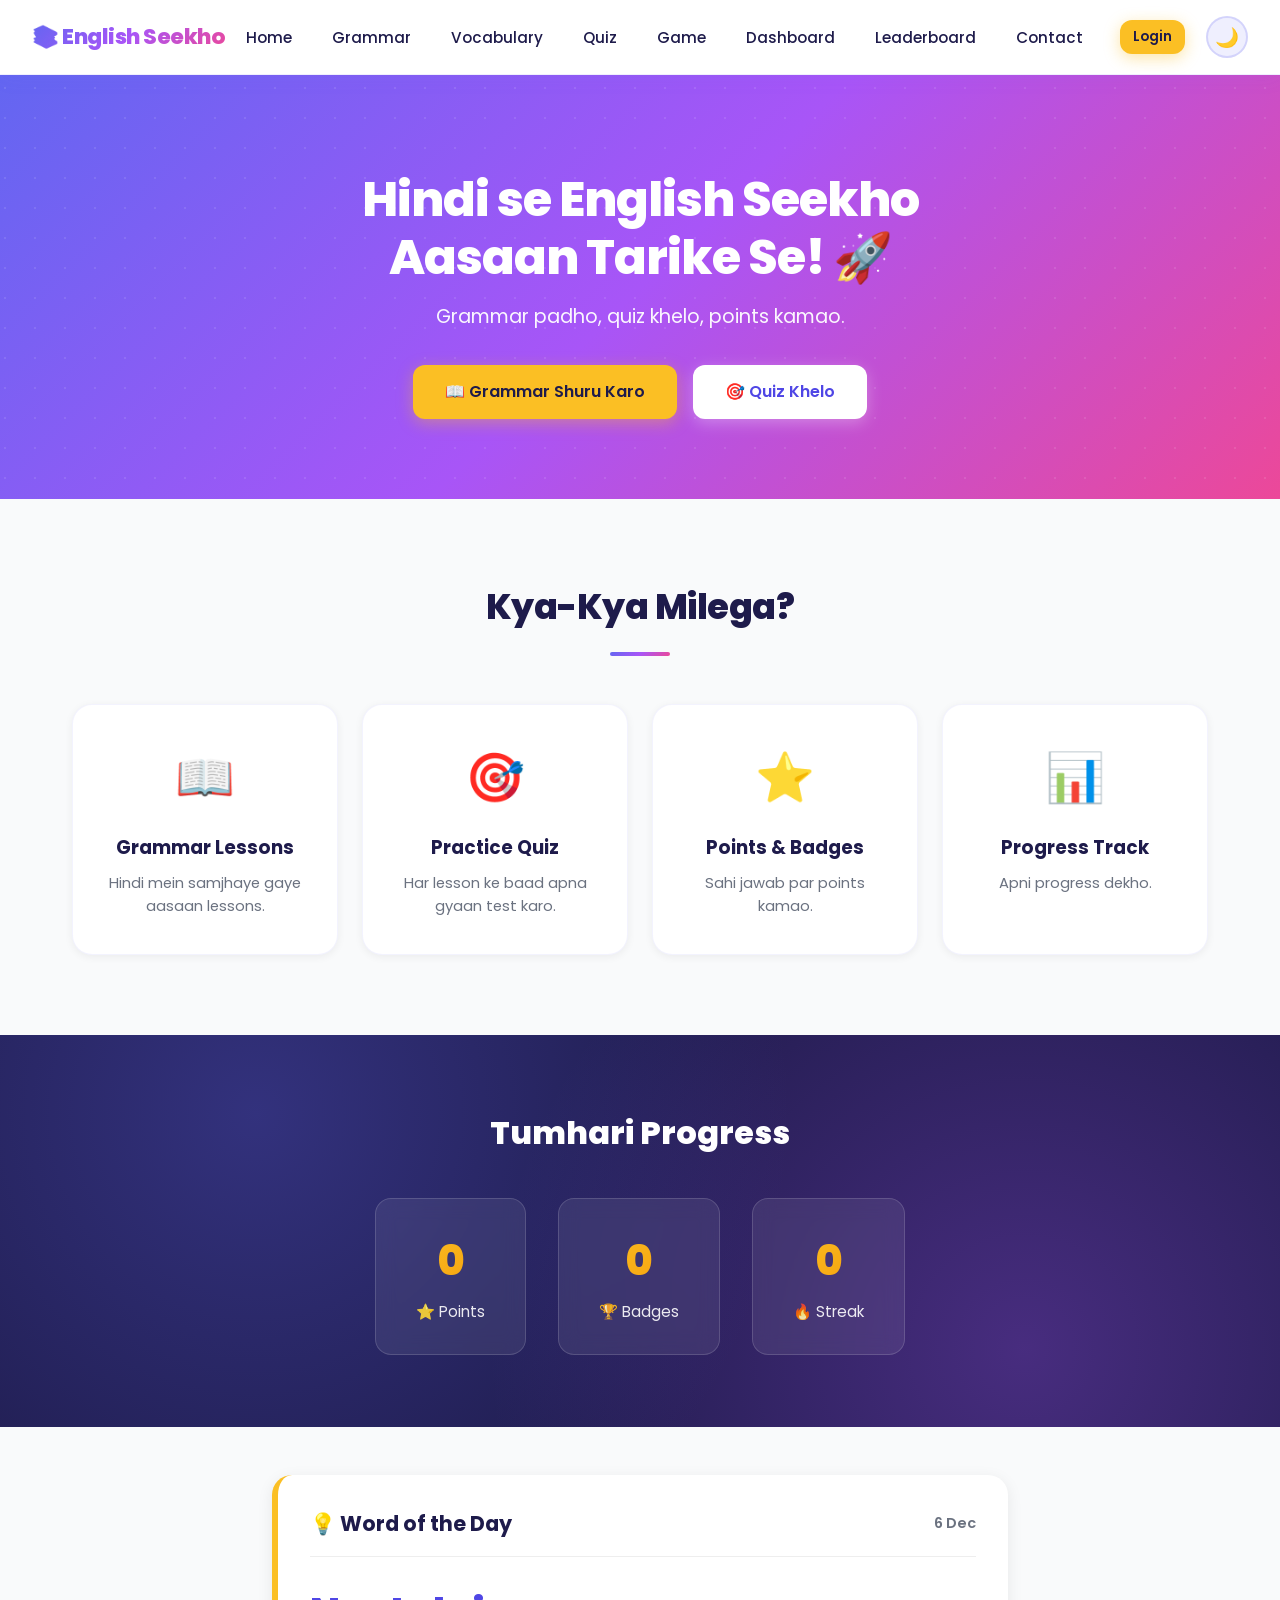
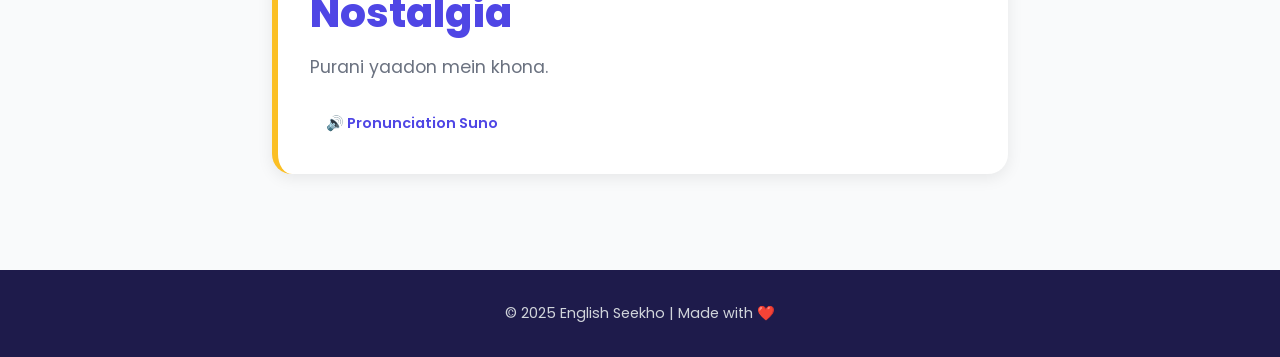
==== commit d1b8a67e: "Add files via upload" ====
--- a/index.html
+++ b/index.html
@@ -1,55 +1,62 @@
 <!DOCTYPE html>
 <html lang="hi">
+
 <head>
   <meta charset="UTF-8">
   <meta name="viewport" content="width=device-width, initial-scale=1.0">
   <title>English Seekho - Hindi se English</title>
-    <!-- Favicon -->
+  <!-- Favicon -->
   <link rel="icon" type="image/png" href="fevicon.png">
 
   <!-- SEO Meta Tags -->
-  <meta name="description" content="Hindi se English seekho aasaan tarike se. Grammar lessons, interactive quiz, daily vocabulary aur games khelo.">
+  <meta name="description"
+    content="Hindi se English seekho aasaan tarike se. Grammar lessons, interactive quiz, daily vocabulary aur games khelo.">
   <meta name="keywords" content="English learning, Hindi to English, Grammar, Quiz, Vocabulary, English Seekho">
   <meta name="author" content="Sameer Ansari">
 
   <!-- Social Media Sharing Tags (Open Graph) -->
   <meta property="og:title" content="English Seekho - Hindi se English">
-  <meta property="og:description" content="Grammar padho, quiz khelo, aur daily naye words seekho. Aasaan tarike se English seekhne ki website.">
+  <meta property="og:description"
+    content="Grammar padho, quiz khelo, aur daily naye words seekho. Aasaan tarike se English seekhne ki website.">
   <meta property="og:image" content="favicon.png">
   <meta property="og:type" content="website">
-  
+
   <!-- Twitter Card -->
   <meta name="twitter:card" content="summary_large_image">
   <meta name="twitter:title" content="English Seekho - Hindi se English">
   <meta name="twitter:description" content="Grammar padho, quiz khelo, aur daily naye words seekho.">
   <meta name="twitter:image" content="favicon.png">
   <link rel="preconnect" href="https://fonts.googleapis.com">
-<link rel="preconnect" href="https://fonts.gstatic.com" crossorigin>
-<link href="https://fonts.googleapis.com/css2?family=Poppins:wght@400;500;600;700;800&display=swap" rel="stylesheet">
+  <link rel="preconnect" href="https://fonts.gstatic.com" crossorigin>
+  <link href="https://fonts.googleapis.com/css2?family=Poppins:wght@400;500;600;700;800&display=swap" rel="stylesheet">
   <link rel="stylesheet" href="css/style.css">
   <script src="js/dark-mode.js"></script>
 </head>
+
 <body>
 
   <nav class="navbar">
-  <div class="logo">📚 English Seekho</div>
-  <button class="menu-toggle" id="menuToggle" aria-label="Menu">
-    <span></span>
-    <span></span>
-    <span></span>
-  </button>
-  <ul class="nav-links" id="navLinks">
-    <li><a href="index.html">Home</a></li>
-    <li><a href="grammar.html">Grammar</a></li>
-    <li><a href="vocabulary.html">Vocabulary</a></li>
-    <li><a href="quiz.html">Quiz</a></li>
-    <li><a href="game.html">Game</a></li>
-    <li><a href="dashboard.html">Dashboard</a></li>
-    <li><a href="leaderboard.html">Leaderboard</a></li>
-    <li><a href="contact.html">Contact</a></li>
-    <li><a href="login.html" id="navLoginBtn">Login</a></li>
-  </ul>
-</nav>
+    <div class="logo">📚 English Seekho</div>
+    <button class="menu-toggle" id="menuToggle" aria-label="Menu">
+      <span></span>
+      <span></span>
+      <span></span>
+    </button>
+    <ul class="nav-links" id="navLinks">
+      <li><a href="index.html">Home</a></li>
+      <li><a href="grammar.html">Grammar</a></li>
+      <li><a href="vocabulary.html">Vocabulary</a></li>
+      <li><a href="quiz.html">Quiz</a></li>
+      <li><a href="game.html">Game</a></li>
+      <li><a href="dashboard.html">Dashboard</a></li>
+      <li><a href="leaderboard.html">Leaderboard</a></li>
+      <li><a href="contact.html">Contact</a></li>
+    </ul>
+    <!-- User Status / Logout -->
+    <div id="navUserArea" style="display: flex; align-items: center; gap: 0.5rem; margin-left: 1rem;">
+      <!-- JavaScript isko bhar dega -->
+    </div>
+  </nav>
 
   <header class="hero">
     <h1>Hindi se English Seekho <br> Aasaan Tarike Se! 🚀</h1>
@@ -104,10 +111,26 @@
     </div>
   </section>
 
+    <!-- Word of the Day -->
+  <section class="word-of-day-section">
+    <div class="wod-card">
+      <div class="wod-header">
+        <h2>💡 Word of the Day</h2>
+        <span class="wod-date" id="wodDate"></span>
+      </div>
+      <div class="wod-body">
+        <h3 id="wodWord">Loading...</h3>
+        <p id="wodMeaning">...</p>
+        <button class="btn btn-secondary" onclick="speakWordOfDay()" style="margin-top: 1rem; padding: 0.5rem 1rem; font-size: 0.9rem;">🔊 Pronunciation Suno</button>
+      </div>
+    </div>
+  </section>
+
   <footer class="footer">
     <p>© 2025 English Seekho | Made with ❤️</p>
   </footer>
 
   <script src="js/progress.js"></script>
+  <script src="js/nav-updater.js"></script>
 </body>
 </html>
--- a/css/style.css
+++ b/css/style.css
@@ -3028,4 +3028,287 @@
 html.dark-mode .auth-error {
   background: rgba(239, 68, 68, 0.2);
   color: #fca5a5;
+}
+
+/* ============================================
+   WEEKLY STREAK CALENDAR
+   ============================================ */
+.calendar-box {
+  background: var(--white);
+  padding: 1.5rem;
+  border-radius: 16px;
+  box-shadow: var(--shadow-sm);
+}
+
+.calendar-header {
+  display: flex;
+  justify-content: space-between;
+  align-items: center;
+  margin-bottom: 1.2rem;
+  flex-wrap: wrap;
+  gap: 0.5rem;
+}
+
+.calendar-header span:first-child {
+  font-weight: 700;
+  color: var(--dark);
+  font-size: 1.1rem;
+}
+
+.streak-badge {
+  background: rgba(251, 191, 36, 0.15);
+  color: #b45309;
+  padding: 0.3rem 0.8rem;
+  border-radius: 20px;
+  font-size: 0.85rem;
+  font-weight: 600;
+}
+
+.calendar-days {
+  display: grid;
+  grid-template-columns: repeat(7, 1fr);
+  gap: 0.5rem;
+}
+
+.cal-day {
+  display: flex;
+  flex-direction: column;
+  align-items: center;
+  justify-content: center;
+  padding: 0.8rem 0.2rem;
+  border-radius: 12px;
+  background: #f9fafb;
+  border: 2px solid transparent;
+  transition: all 0.2s;
+  position: relative;
+  min-height: 70px;
+}
+
+.cal-day-name {
+  font-size: 0.7rem;
+  color: var(--gray);
+  font-weight: 600;
+  text-transform: uppercase;
+  margin-bottom: 0.2rem;
+}
+
+.cal-date {
+  font-size: 1rem;
+  font-weight: 700;
+  color: var(--dark);
+}
+
+.cal-day.today {
+  border-color: var(--primary);
+  background: rgba(99, 102, 241, 0.05);
+}
+
+.cal-day.played {
+  background: #d1fae5;
+  border-color: #10b981;
+}
+
+.cal-day.played .cal-date {
+  color: #065f46;
+}
+
+.cal-check {
+  position: absolute;
+  top: -6px;
+  right: -6px;
+  font-size: 1rem;
+  background: white;
+  border-radius: 50%;
+  padding: 2px;
+  box-shadow: 0 2px 4px rgba(0, 0, 0, 0.1);
+}
+
+/* Dark Mode */
+html.dark-mode .calendar-box {
+  background: #1e293b;
+}
+
+html.dark-mode .calendar-header span:first-child {
+  color: #f1f5f9;
+}
+
+html.dark-mode .streak-badge {
+  background: rgba(251, 191, 36, 0.1);
+  color: #fbbf24;
+}
+
+html.dark-mode .cal-day {
+  background: #0f172a;
+}
+
+html.dark-mode .cal-date {
+  color: #e2e8f0;
+}
+
+html.dark-mode .cal-day.today {
+  background: rgba(129, 140, 248, 0.1);
+}
+
+html.dark-mode .cal-day.played {
+  background: rgba(16, 185, 129, 0.2);
+  border-color: #10b981;
+}
+
+html.dark-mode .cal-day.played .cal-date {
+  color: #6ee7b7;
+}
+
+@media (max-width: 600px) {
+  .calendar-days {
+    gap: 0.3rem;
+  }
+
+  .cal-day {
+    padding: 0.6rem 0.1rem;
+    min-height: 60px;
+  }
+
+  .cal-day-name {
+    font-size: 0.6rem;
+  }
+
+  .cal-date {
+    font-size: 0.9rem;
+  }
+
+  .cal-check {
+    font-size: 0.8rem;
+    top: -4px;
+    right: -4px;
+  }
+}
+
+/* ============================================
+   404 ERROR PAGE
+   ============================================ */
+.error-container {
+  min-height: 60vh;
+  display: flex;
+  align-items: center;
+  justify-content: center;
+  padding: 2rem;
+  text-align: center;
+}
+
+.error-code {
+  font-size: 8rem;
+  font-weight: 800;
+  background: var(--gradient);
+  -webkit-background-clip: text;
+  -webkit-text-fill-color: transparent;
+  background-clip: text;
+  line-height: 1;
+  margin-bottom: 1rem;
+}
+
+.error-content h2 {
+  font-size: 2rem;
+  color: var(--dark);
+  margin-bottom: 1rem;
+}
+
+.error-content p {
+  color: var(--gray);
+  margin-bottom: 2rem;
+  font-size: 1.1rem;
+}
+
+/* ============================================
+   WORD OF THE DAY
+   ============================================ */
+.word-of-day-section {
+  max-width: 800px;
+  margin: 0 auto;
+  padding: 3rem 2rem;
+}
+
+.wod-card {
+  background: var(--white);
+  padding: 2rem;
+  border-radius: 20px;
+  box-shadow: var(--shadow-md);
+  border-left: 6px solid var(--accent);
+}
+
+.wod-header {
+  display: flex;
+  justify-content: space-between;
+  align-items: center;
+  margin-bottom: 1.5rem;
+  border-bottom: 1px solid #eee;
+  padding-bottom: 1rem;
+}
+
+.wod-header h2 {
+  font-size: 1.3rem;
+  color: var(--dark);
+  margin: 0;
+}
+
+.wod-date {
+  font-size: 0.9rem;
+  color: var(--gray);
+  font-weight: 600;
+}
+
+.wod-body h3 {
+  font-size: 2.5rem;
+  color: var(--primary-dark);
+  margin-bottom: 0.5rem;
+  font-weight: 800;
+}
+
+.wod-body p {
+  font-size: 1.1rem;
+  color: var(--gray);
+  margin-bottom: 0.5rem;
+}
+
+/* Dark Mode */
+html.dark-mode .error-content h2 {
+  color: #f1f5f9;
+}
+
+html.dark-mode .wod-card {
+  background: #1e293b;
+  border-left-color: #fbbf24;
+}
+
+html.dark-mode .wod-header {
+  border-bottom-color: #334155;
+}
+
+html.dark-mode .wod-header h2 {
+  color: #f1f5f9;
+}
+
+html.dark-mode .wod-date {
+  color: #94a3b8;
+}
+
+html.dark-mode .wod-body h3 {
+  color: #a5b4fc;
+}
+
+html.dark-mode .wod-body p {
+  color: #cbd5e1;
+}
+
+@media (max-width: 600px) {
+  .error-code {
+    font-size: 5rem;
+  }
+
+  .error-content h2 {
+    font-size: 1.5rem;
+  }
+
+  .wod-body h3 {
+    font-size: 2rem;
+  }
 }
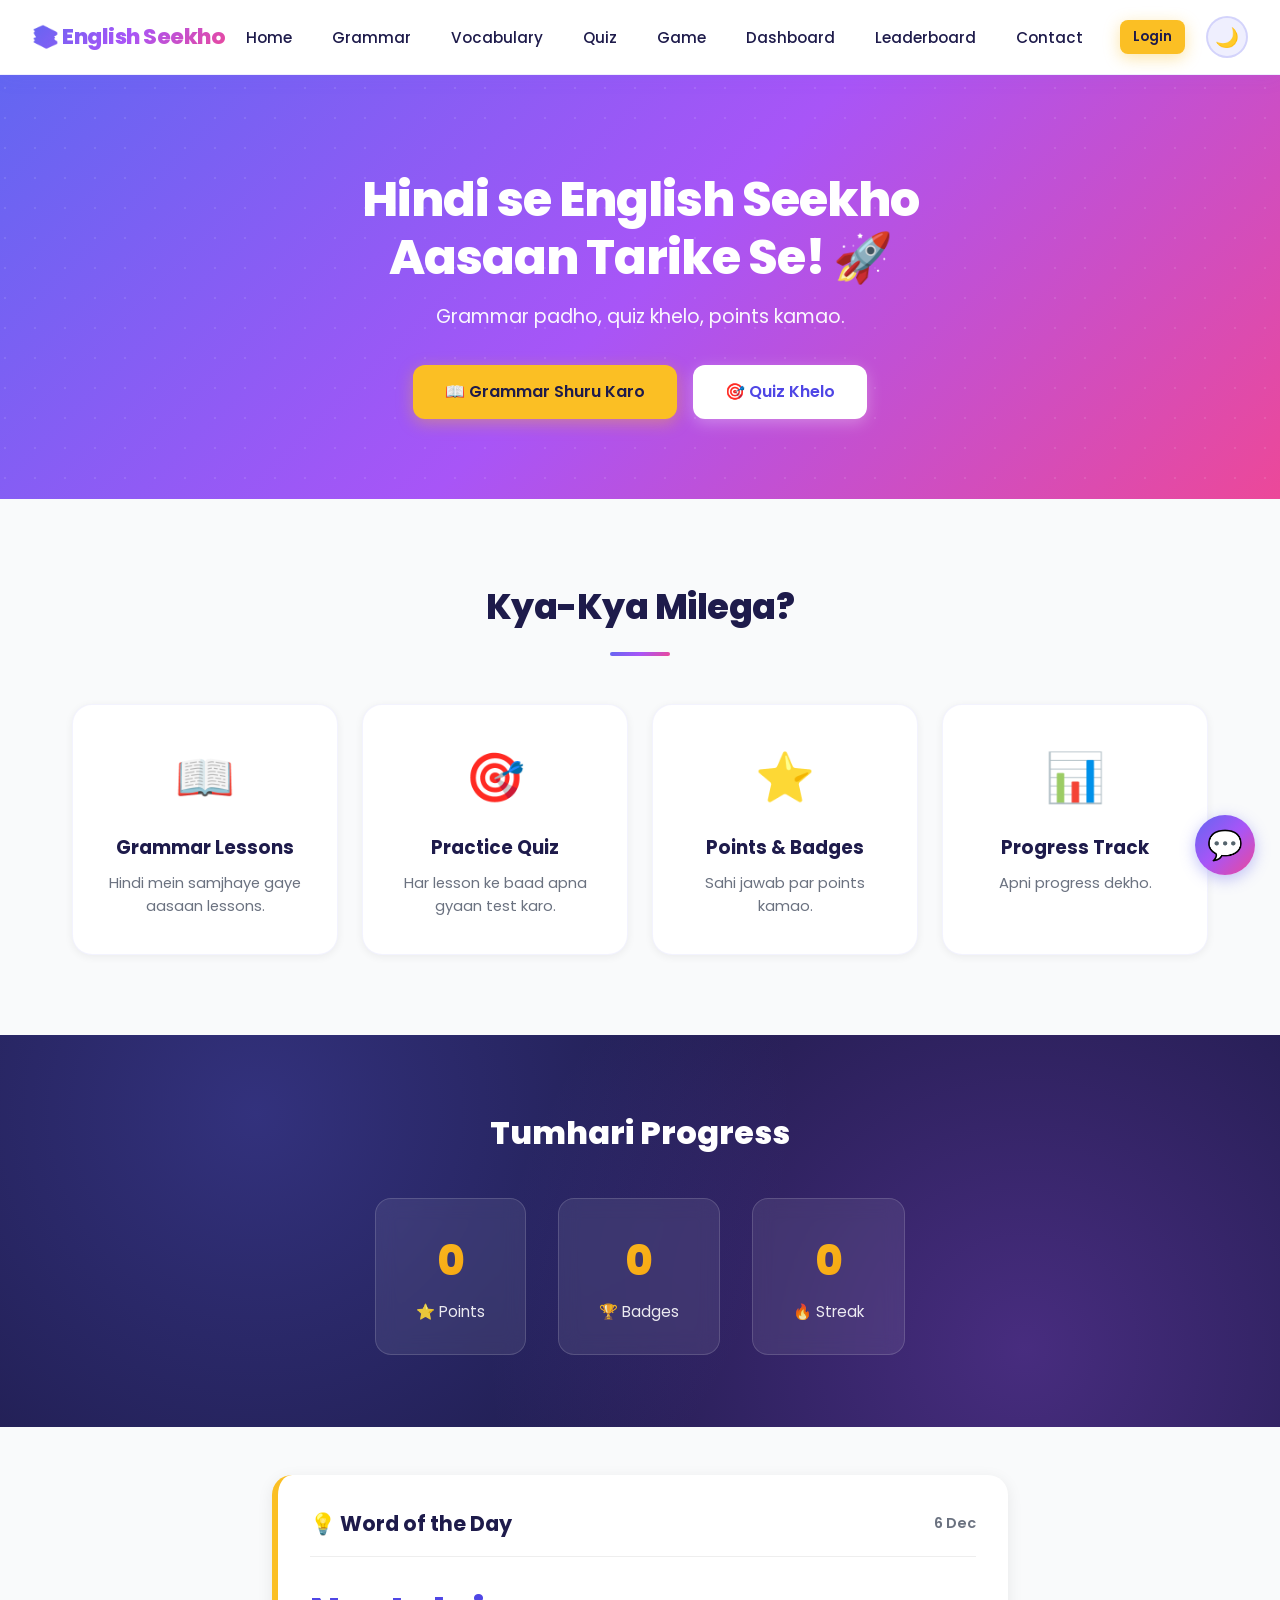
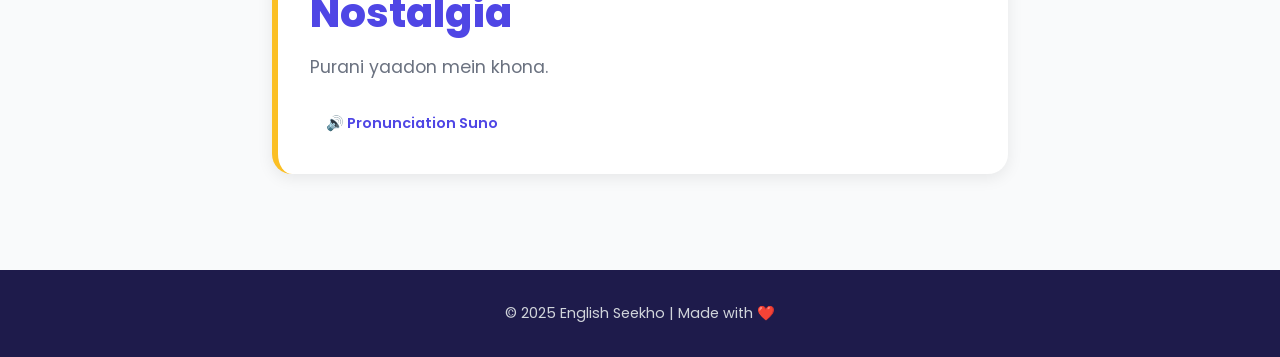
==== commit 60b335cd: "Add files via upload" ====
--- a/index.html
+++ b/index.html
@@ -132,5 +132,40 @@
 
   <script src="js/progress.js"></script>
   <script src="js/nav-updater.js"></script>
+    <!-- Floating Feedback Button -->
+  <button id="feedbackBtn" class="floating-feedback-btn" title="Feedback Dein">💬</button>
+
+  <!-- Feedback Modal -->
+  <div id="feedbackModal" class="feedback-modal">
+    <div class="feedback-modal-content">
+      <span class="close-feedback" id="closeFeedback">&times;</span>
+      <h2>💡 Aapka Feedback</h2>
+      <p style="color: var(--gray); margin-bottom: 1rem; font-size: 0.9rem;">Website ko behtar banane ke liye aapki raay zaroori hai!</p>
+      
+      <form id="feedbackForm">
+        <!-- Star Rating -->
+        <div class="star-rating">
+          <input type="radio" id="star5" name="rating" value="5" required><label for="star5">★</label>
+          <input type="radio" id="star4" name="rating" value="4"><label for="star4">★</label>
+          <input type="radio" id="star3" name="rating" value="3"><label for="star3">★</label>
+          <input type="radio" id="star2" name="rating" value="2"><label for="star2">★</label>
+          <input type="radio" id="star1" name="rating" value="1"><label for="star1">★</label>
+        </div>
+
+        <div class="form-group" style="margin-top: 1.5rem;">
+          <textarea id="feedbackText" placeholder="Aapko website kaisi lagi? Kya naya add karna chahiye?" rows="4" required></textarea>
+        </div>
+
+        <button type="submit" class="btn btn-primary" style="width: 100%;">Submit Feedback</button>
+      </form>
+      
+      <div id="feedbackSuccess" style="display: none; text-align: center; color: var(--success); margin-top: 1rem; font-weight: 600;">
+        ✅ Dhanyawad! Aapka feedback mil gaya hai.
+      </div>
+    </div>
+  </div>
+
+  <!-- Feedback Logic -->
+  <script src="js/feedback.js"></script>
 </body>
 </html>
--- a/css/style.css
+++ b/css/style.css
@@ -1274,56 +1274,84 @@
 
   /* === NAVBAR MOBILE === */
   .navbar {
-    padding: 0.9rem 1rem;
+    padding: 0.8rem 1rem;
+    flex-wrap: nowrap;
     position: sticky;
     top: 0;
     height: 60px;
+    display: flex;
+    align-items: center;
+    justify-content: space-between;
   }
 
   .logo {
     font-size: 1.05rem;
-  }
-
+    flex: 1;
+  }
+
+  /* User Area (Sirf naam dikhega ab) */
+  #navUserArea {
+    display: flex;
+    align-items: center;
+    margin-left: auto; /* Right side push karega */
+    margin-right: 0.8rem;
+  }
+
+  /* Dark Mode Toggle ko mobile navbar se HIDE kar dein */
+  .theme-toggle {
+    display: none !important; 
+  }
+
+  /* Menu Toggle Icon */
   .menu-toggle {
     display: flex;
+    margin-left: 0.5rem;
+    width: 30px;
+    height: 30px;
   }
 
   .nav-links {
     position: fixed;
-    top: 60px;
+    top: 60px; /* Navbar height */
     left: 0;
     right: 0;
     flex-direction: column;
-    background: rgba(255, 255, 255, 0.98);
+    background: #ffffff; /* Solid white background */
     backdrop-filter: blur(12px);
     -webkit-backdrop-filter: blur(12px);
     padding: 0;
     gap: 0;
     max-height: 0;
-    overflow: hidden;
+    overflow-y: auto; /* Scroll allow karein agar zyada links hon */
     transition: max-height 0.35s ease, padding 0.35s ease;
-    box-shadow: 0 8px 24px rgba(0, 0, 0, 0.12);
+    box-shadow: 0 8px 24px rgba(0, 0, 0, 0.15); /* Halki si shadow */
     border-radius: 0 0 12px 12px;
     z-index: 1050;
-    /* ← 999 se 1050 karo */
-  }
-
+  }
+
+  /* Dark mode mein background dark karein */
   html.dark-mode .nav-links {
-    background: rgba(30, 41, 59, 0.98);
-  }
-
+    background: #1e293b; /* Solid dark color */
+  }
+
+  /* Jab menu khule toh height badha dein */
   .nav-links.active {
-    max-height: 400px;
+    max-height: 80vh; /* Screen ka 80% hissa le lega */
     padding: 0.8rem 0;
   }
 
   .nav-links li {
     width: 100%;
+    border-bottom: 1px solid rgba(0,0,0,0.05); /* Links ke beech halki si line */
+  }
+  
+  html.dark-mode .nav-links li {
+    border-bottom: 1px solid rgba(255,255,255,0.05);
   }
 
   .nav-links a {
     display: block;
-    padding: 0.9rem 1.5rem;
+    padding: 1rem 1.5rem;
     font-size: 1rem;
     border-radius: 0;
     border-left: 3px solid transparent;
@@ -1334,14 +1362,16 @@
     background: rgba(99, 102, 241, 0.08);
   }
 
-  /* Theme toggle button position */
+  /* Theme toggle ko menu ke upar rakhein */
   .theme-toggle {
     margin-left: auto;
     margin-right: 0.5rem;
     width: 38px;
     height: 38px;
     font-size: 1rem;
-  }
+    z-index: 1001;
+  }
+  
 
   /* === HERO === */
   .hero {
@@ -3311,4 +3341,154 @@
   .wod-body h3 {
     font-size: 2rem;
   }
+}
+/* ============================================
+   STRICT MOBILE & DESKTOP FIXES
+   ============================================ */
+
+/* 1. DESKTOP PAR: Hamburger menu ke andar wale buttons HAMESHA HIDE rahenge */
+@media (min-width: 601px) {
+  #mobileLogoutLi, 
+  #mobileThemeLi {
+    display: none !important;
+  }
+}
+
+/* 2. MOBILE PAR: Navbar ke upar wale buttons HAMESHA HIDE rahenge */
+@media (max-width: 600px) {
+  /* User area (Naam/Logout) ko mobile navbar se hatao */
+  #navUserArea button, 
+  #navUserArea .btn {
+    display: none !important;
+  }
+  
+  /* Dark mode icon ko mobile navbar se hatao */
+  .theme-toggle {
+    display: none !important;
+  }
+}
+/* ============================================
+   DARK MODE TEXT FIXES (Home Page Stats)
+   ============================================ */
+html.dark-mode .stats h2 {
+  color: #f1f5f9 !important;
+}
+
+html.dark-mode .stat-label {
+  color: #cbd5e1 !important;
+}
+
+/* Agar Word of the Day ka heading bhi kaala dikh raha ho toh */
+html.dark-mode .wod-header h2 {
+  color: #f1f5f9 !important;
+}
+/* ============================================
+   FEEDBACK SYSTEM
+   ============================================ */
+.floating-feedback-btn {
+  position: fixed;
+  bottom: 25px;
+  right: 25px;
+  width: 60px;
+  height: 60px;
+  border-radius: 50%;
+  background: var(--gradient);
+  color: white;
+  font-size: 1.8rem;
+  border: none;
+  cursor: pointer;
+  box-shadow: 0 4px 15px rgba(99, 102, 241, 0.4);
+  z-index: 9999;
+  display: flex;
+  align-items: center;
+  justify-content: center;
+  transition: transform 0.3s ease;
+  animation: float 3s ease-in-out infinite;
+}
+
+.floating-feedback-btn:hover {
+  transform: scale(1.1);
+}
+
+.feedback-modal {
+  display: none;
+  position: fixed;
+  top: 0;
+  left: 0;
+  width: 100%;
+  height: 100%;
+  background: rgba(0, 0, 0, 0.6);
+  z-index: 10000;
+  justify-content: center;
+  align-items: center;
+  backdrop-filter: blur(4px);
+}
+
+.feedback-modal-content {
+  background: var(--white);
+  padding: 2rem;
+  border-radius: 16px;
+  width: 90%;
+  max-width: 400px;
+  position: relative;
+  box-shadow: var(--shadow-lg);
+  animation: fadeInUp 0.3s ease;
+}
+
+.close-feedback {
+  position: absolute;
+  top: 15px;
+  right: 20px;
+  font-size: 1.8rem;
+  cursor: pointer;
+  color: var(--gray);
+  transition: color 0.2s;
+}
+
+.close-feedback:hover {
+  color: var(--danger);
+}
+
+.feedback-modal h2 {
+  margin-bottom: 0.5rem;
+  color: var(--primary-dark);
+  font-size: 1.4rem;
+}
+
+/* Star Rating */
+.star-rating {
+  display: flex;
+  flex-direction: row-reverse;
+  justify-content: center;
+  gap: 5px;
+}
+
+.star-rating input {
+  display: none;
+}
+
+.star-rating label {
+  font-size: 2.5rem;
+  color: #d1d5db;
+  cursor: pointer;
+  transition: color 0.2s;
+}
+
+.star-rating input:checked~label,
+.star-rating label:hover,
+.star-rating label:hover~label {
+  color: #fbbf24;
+}
+
+/* Dark Mode */
+html.dark-mode .feedback-modal-content {
+  background: #1e293b;
+}
+
+html.dark-mode .feedback-modal h2 {
+  color: #a5b4fc;
+}
+
+html.dark-mode .feedback-modal-content p {
+  color: #94a3b8 !important;
 }
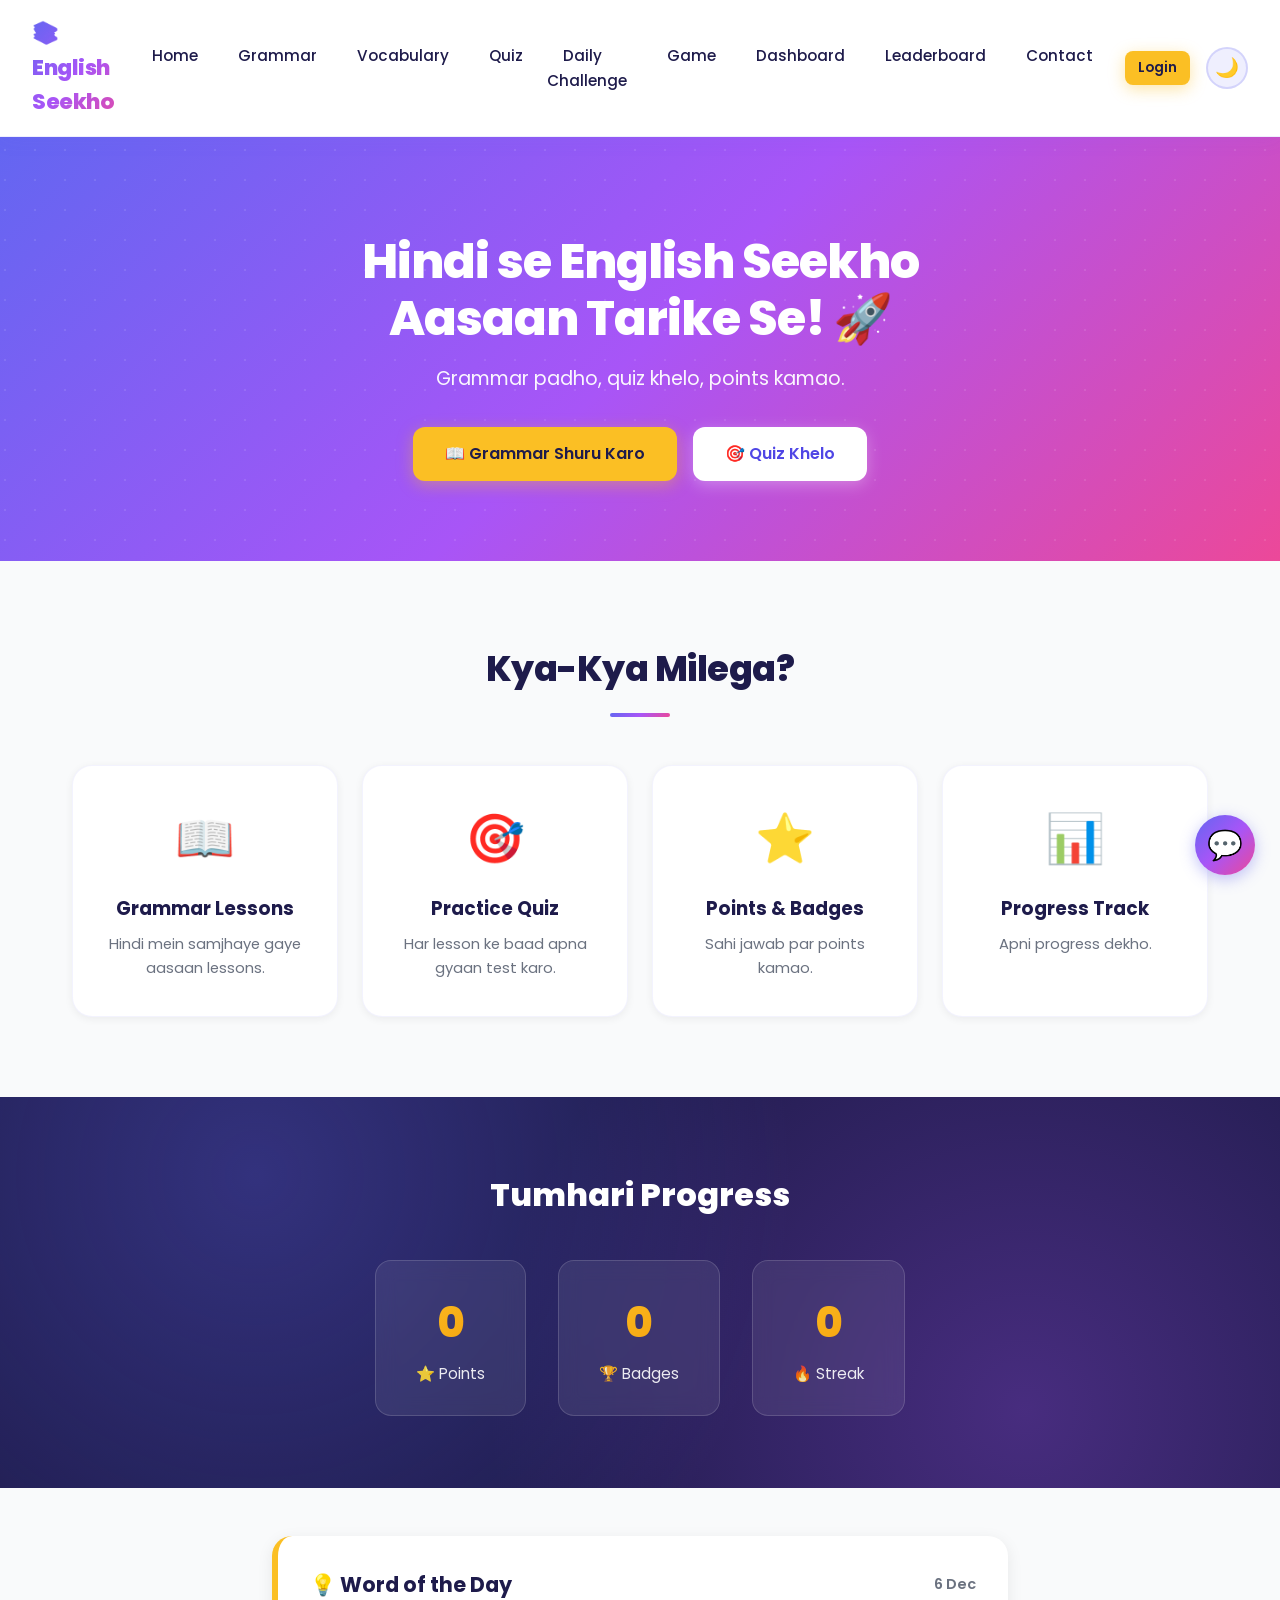
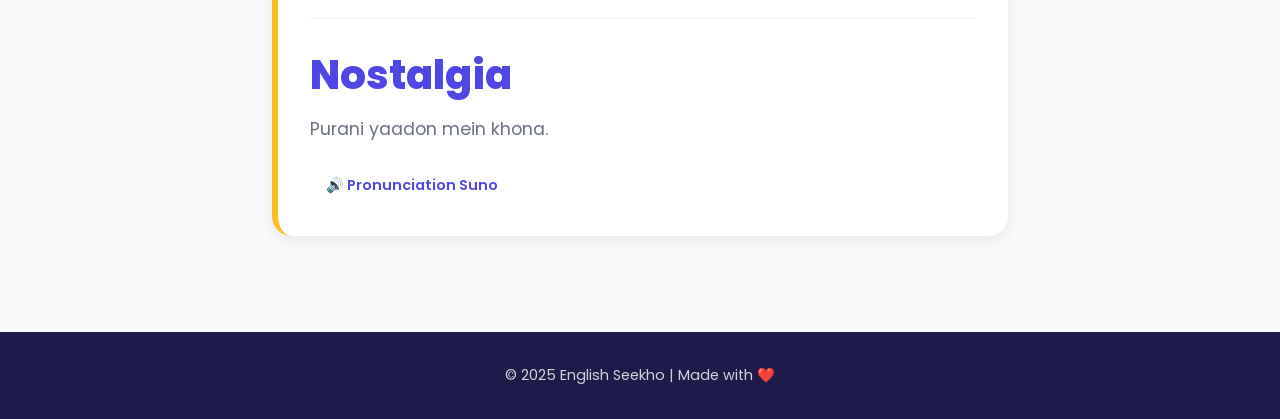
==== commit a6e0cc64: "Add files via upload" ====
--- a/index.html
+++ b/index.html
@@ -47,6 +47,7 @@
       <li><a href="grammar.html">Grammar</a></li>
       <li><a href="vocabulary.html">Vocabulary</a></li>
       <li><a href="quiz.html">Quiz</a></li>
+      <li><a href="challenge.html">Daily Challenge</a></li>
       <li><a href="game.html">Game</a></li>
       <li><a href="dashboard.html">Dashboard</a></li>
       <li><a href="leaderboard.html">Leaderboard</a></li>
@@ -167,5 +168,6 @@
 
   <!-- Feedback Logic -->
   <script src="js/feedback.js"></script>
+  <script src="js/toast.js"></script>
 </body>
 </html>
--- a/css/style.css
+++ b/css/style.css
@@ -1293,13 +1293,14 @@
   #navUserArea {
     display: flex;
     align-items: center;
-    margin-left: auto; /* Right side push karega */
+    margin-left: auto;
+    /* Right side push karega */
     margin-right: 0.8rem;
   }
 
   /* Dark Mode Toggle ko mobile navbar se HIDE kar dein */
   .theme-toggle {
-    display: none !important; 
+    display: none !important;
   }
 
   /* Menu Toggle Icon */
@@ -1312,41 +1313,48 @@
 
   .nav-links {
     position: fixed;
-    top: 60px; /* Navbar height */
+    top: 60px;
+    /* Navbar height */
     left: 0;
     right: 0;
     flex-direction: column;
-    background: #ffffff; /* Solid white background */
+    background: #ffffff;
+    /* Solid white background */
     backdrop-filter: blur(12px);
     -webkit-backdrop-filter: blur(12px);
     padding: 0;
     gap: 0;
     max-height: 0;
-    overflow-y: auto; /* Scroll allow karein agar zyada links hon */
+    overflow-y: auto;
+    /* Scroll allow karein agar zyada links hon */
     transition: max-height 0.35s ease, padding 0.35s ease;
-    box-shadow: 0 8px 24px rgba(0, 0, 0, 0.15); /* Halki si shadow */
+    box-shadow: 0 8px 24px rgba(0, 0, 0, 0.15);
+    /* Halki si shadow */
     border-radius: 0 0 12px 12px;
     z-index: 1050;
   }
 
   /* Dark mode mein background dark karein */
   html.dark-mode .nav-links {
-    background: #1e293b; /* Solid dark color */
+    background: #1e293b;
+    /* Solid dark color */
   }
 
   /* Jab menu khule toh height badha dein */
   .nav-links.active {
-    max-height: 80vh; /* Screen ka 80% hissa le lega */
+    max-height: 80vh;
+    /* Screen ka 80% hissa le lega */
     padding: 0.8rem 0;
   }
 
   .nav-links li {
     width: 100%;
-    border-bottom: 1px solid rgba(0,0,0,0.05); /* Links ke beech halki si line */
-  }
-  
+    border-bottom: 1px solid rgba(0, 0, 0, 0.05);
+    /* Links ke beech halki si line */
+  }
+
   html.dark-mode .nav-links li {
-    border-bottom: 1px solid rgba(255,255,255,0.05);
+    border-bottom: 1px solid rgba(255, 255, 255, 0.05);
   }
 
   .nav-links a {
@@ -1371,7 +1379,7 @@
     font-size: 1rem;
     z-index: 1001;
   }
-  
+
 
   /* === HERO === */
   .hero {
@@ -3342,13 +3350,15 @@
     font-size: 2rem;
   }
 }
+
 /* ============================================
    STRICT MOBILE & DESKTOP FIXES
    ============================================ */
 
 /* 1. DESKTOP PAR: Hamburger menu ke andar wale buttons HAMESHA HIDE rahenge */
 @media (min-width: 601px) {
-  #mobileLogoutLi, 
+
+  #mobileLogoutLi,
   #mobileThemeLi {
     display: none !important;
   }
@@ -3356,17 +3366,19 @@
 
 /* 2. MOBILE PAR: Navbar ke upar wale buttons HAMESHA HIDE rahenge */
 @media (max-width: 600px) {
+
   /* User area (Naam/Logout) ko mobile navbar se hatao */
-  #navUserArea button, 
+  #navUserArea button,
   #navUserArea .btn {
     display: none !important;
   }
-  
+
   /* Dark mode icon ko mobile navbar se hatao */
   .theme-toggle {
     display: none !important;
   }
 }
+
 /* ============================================
    DARK MODE TEXT FIXES (Home Page Stats)
    ============================================ */
@@ -3382,6 +3394,7 @@
 html.dark-mode .wod-header h2 {
   color: #f1f5f9 !important;
 }
+
 /* ============================================
    FEEDBACK SYSTEM
    ============================================ */
@@ -3491,4 +3504,76 @@
 
 html.dark-mode .feedback-modal-content p {
   color: #94a3b8 !important;
+}
+
+/* ============================================
+   TOAST NOTIFICATIONS
+   ============================================ */
+.toast-container {
+  position: fixed;
+  top: 20px;
+  right: 20px;
+  z-index: 99999;
+  display: flex;
+  flex-direction: column;
+  gap: 10px;
+  pointer-events: none;
+}
+
+.toast {
+  background: var(--white);
+  color: var(--dark);
+  padding: 1rem 1.5rem;
+  border-radius: 12px;
+  box-shadow: 0 5px 20px rgba(0, 0, 0, 0.15);
+  display: flex;
+  align-items: center;
+  gap: 10px;
+  font-weight: 600;
+  font-size: 0.95rem;
+  border-left: 5px solid var(--primary);
+  transform: translateX(120%);
+  transition: transform 0.4s cubic-bezier(0.68, -0.55, 0.265, 1.55);
+  pointer-events: all;
+}
+
+.toast.show {
+  transform: translateX(0);
+}
+
+.toast.success {
+  border-left-color: var(--success);
+}
+
+.toast.error {
+  border-left-color: var(--danger);
+}
+
+.toast.warning {
+  border-left-color: var(--accent);
+}
+
+.toast.info {
+  border-left-color: var(--primary);
+}
+
+/* Dark Mode */
+html.dark-mode .toast {
+  background: #1e293b;
+  color: #f1f5f9;
+  box-shadow: 0 5px 20px rgba(0, 0, 0, 0.4);
+}
+
+@media (max-width: 600px) {
+  .toast-container {
+    top: 15px;
+    right: 15px;
+    left: 15px;
+    /* Mobile par full width */
+  }
+
+  .toast {
+    width: 100%;
+    justify-content: center;
+  }
 }
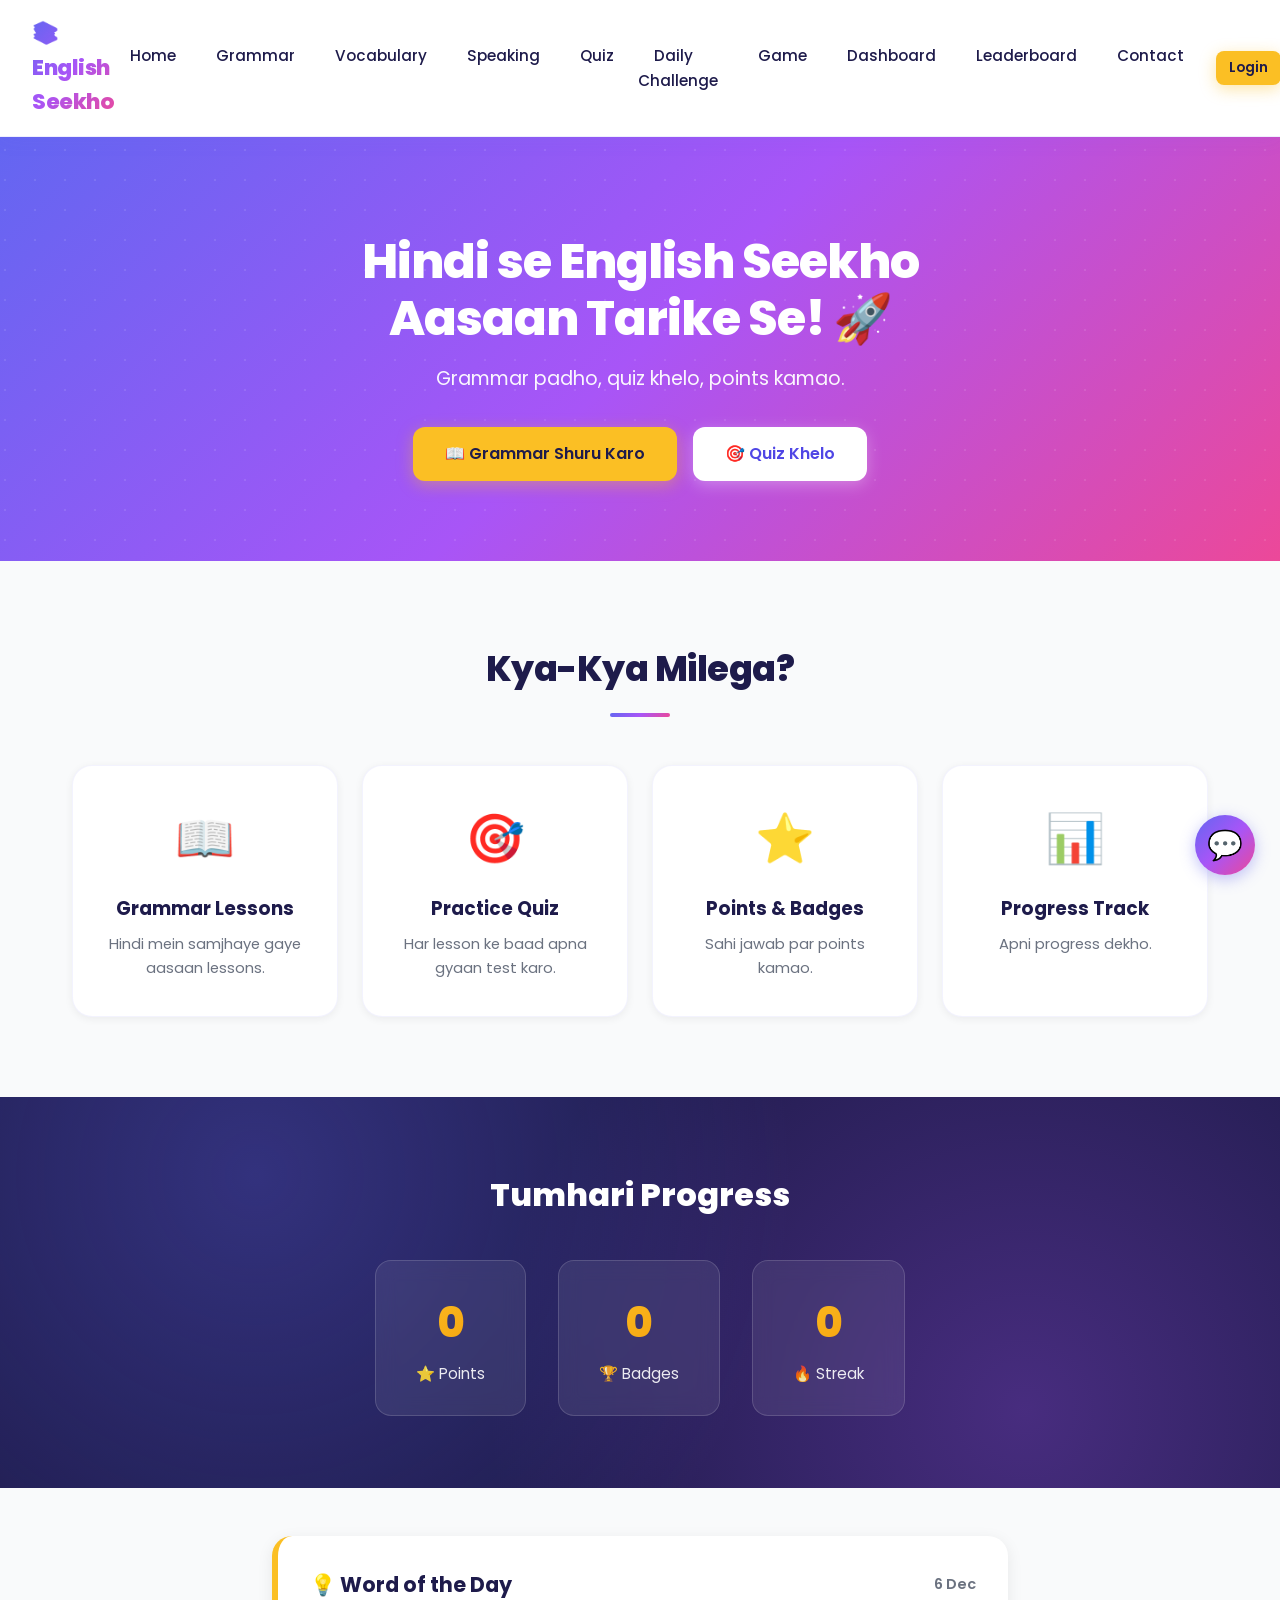
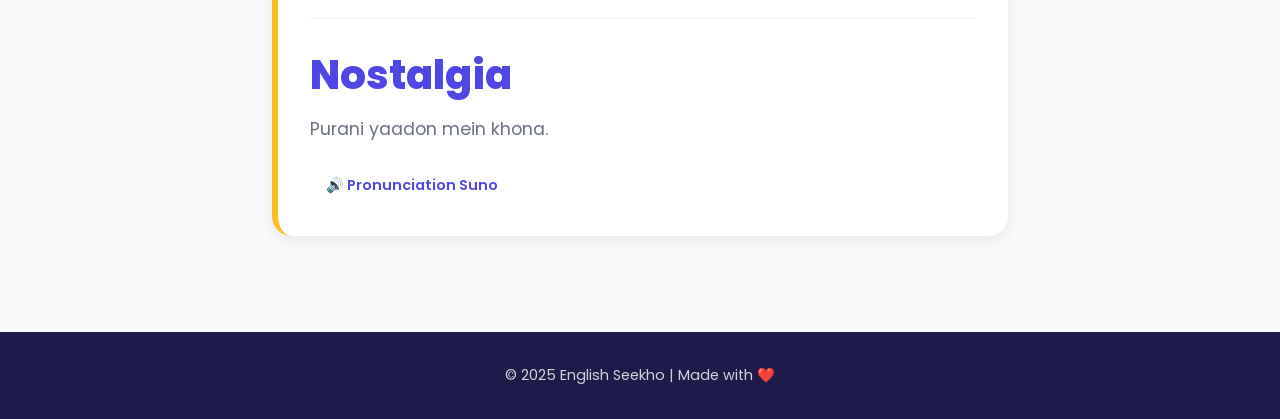
==== commit a77fae2e: "Add files via upload" ====
--- a/index.html
+++ b/index.html
@@ -46,6 +46,7 @@
       <li><a href="index.html">Home</a></li>
       <li><a href="grammar.html">Grammar</a></li>
       <li><a href="vocabulary.html">Vocabulary</a></li>
+      <li><a href="speaking.html">Speaking</a></li>
       <li><a href="quiz.html">Quiz</a></li>
       <li><a href="challenge.html">Daily Challenge</a></li>
       <li><a href="game.html">Game</a></li>
--- a/css/style.css
+++ b/css/style.css
@@ -3367,9 +3367,8 @@
 /* 2. MOBILE PAR: Navbar ke upar wale buttons HAMESHA HIDE rahenge */
 @media (max-width: 600px) {
 
-  /* User area (Naam/Logout) ko mobile navbar se hatao */
-  #navUserArea button,
-  #navUserArea .btn {
+  /* Logout button ko mobile navbar se hatao (par Login ko rehne do) */
+  #navUserArea button { 
     display: none !important;
   }
 
@@ -3576,4 +3575,115 @@
     width: 100%;
     justify-content: center;
   }
+}
+/* ============================================
+   SPEAKING PRACTICE PAGE
+   ============================================ */
+.speaking-container {
+  max-width: 700px;
+  margin: 0 auto;
+  padding: 3rem 2rem 4rem;
+}
+
+.speaking-card {
+  background: var(--white);
+  padding: 3rem 2rem;
+  border-radius: 20px;
+  box-shadow: var(--shadow-md);
+  text-align: center;
+  border: 1px solid rgba(99, 102, 241, 0.08);
+}
+
+.sentence-box {
+  background: rgba(99, 102, 241, 0.05);
+  padding: 2rem;
+  border-radius: 16px;
+  margin-bottom: 2rem;
+  border-left: 5px solid var(--primary);
+}
+
+.sentence-box h2 {
+  font-size: 1.8rem;
+  color: var(--dark);
+  font-weight: 700;
+}
+
+.mic-section {
+  margin: 2rem 0;
+}
+
+.mic-button {
+  width: 100px;
+  height: 100px;
+  border-radius: 50%;
+  background: var(--gradient);
+  color: white;
+  font-size: 3rem;
+  border: none;
+  cursor: pointer;
+  box-shadow: 0 10px 25px rgba(99, 102, 241, 0.4);
+  transition: all 0.3s ease;
+}
+
+.mic-button:hover {
+  transform: scale(1.05);
+}
+
+.mic-button.listening {
+  background: var(--danger);
+  animation: pulse 1s infinite;
+  box-shadow: 0 0 0 10px rgba(239, 68, 68, 0.2);
+}
+
+.result-box {
+  margin: 1.5rem 0;
+  padding: 1rem;
+  border-radius: 12px;
+  animation: fadeInUp 0.4s ease;
+}
+
+.result-success {
+  background: #d1fae5;
+  color: #065f46;
+  padding: 1rem;
+  border-radius: 12px;
+  border: 2px solid var(--success);
+}
+
+.result-warning {
+  background: #fef3c7;
+  color: #92400e;
+  padding: 1rem;
+  border-radius: 12px;
+  border: 2px solid var(--accent);
+}
+
+.result-error {
+  background: #fee2e2;
+  color: #991b1b;
+  padding: 1rem;
+  border-radius: 12px;
+  border: 2px solid var(--danger);
+}
+
+/* Dark Mode */
+html.dark-mode .speaking-card {
+  background: #1e293b;
+}
+
+html.dark-mode .sentence-box {
+  background: rgba(129, 140, 248, 0.1);
+}
+
+html.dark-mode .sentence-box h2 {
+  color: #f1f5f9;
+}
+
+html.dark-mode .result-success { background: rgba(16, 185, 129, 0.2); color: #6ee7b7; }
+html.dark-mode .result-warning { background: rgba(251, 191, 36, 0.15); color: #fbbf24; }
+html.dark-mode .result-error { background: rgba(239, 68, 68, 0.2); color: #fca5a5; }
+
+@media (max-width: 600px) {
+  .sentence-box h2 { font-size: 1.4rem; }
+  .mic-button { width: 80px; height: 80px; font-size: 2.5rem; }
 }
